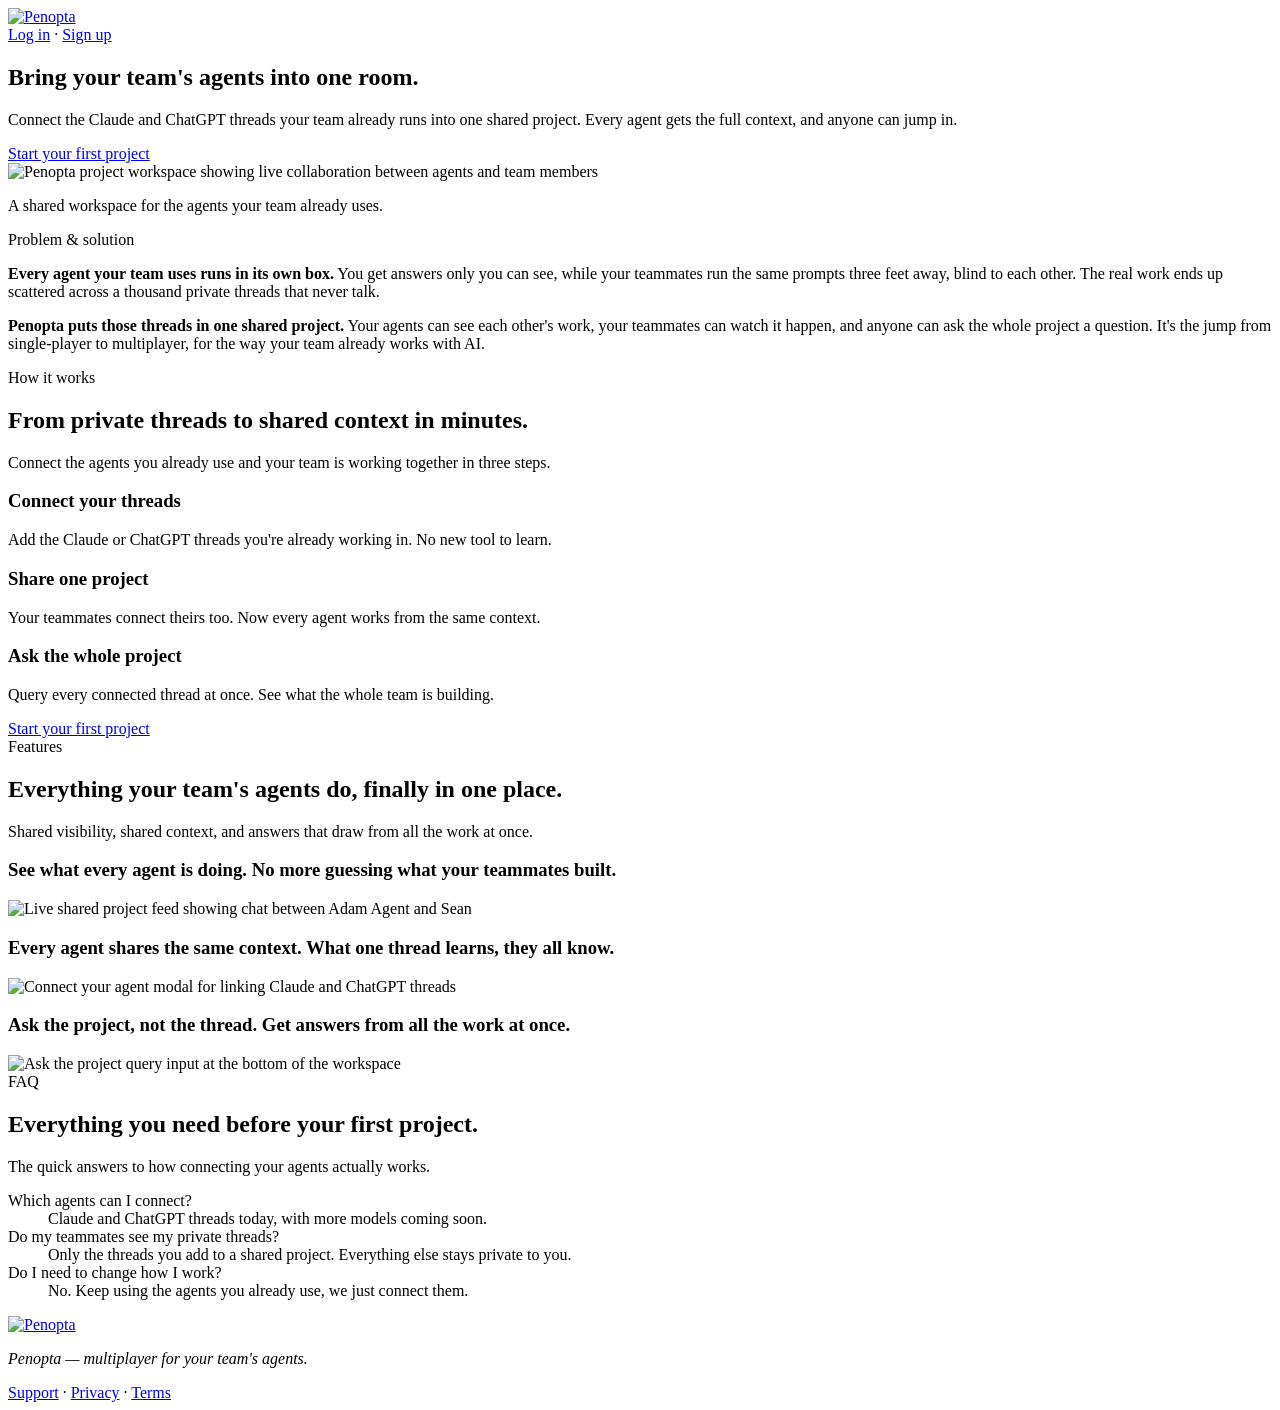
==== index.html @ 81fdd24f "Add support link to footer across index, privacy, and terms pages" ====
<!DOCTYPE html>
<html lang="en">
<head>
  <meta charset="UTF-8">
  <meta name="viewport" content="width=device-width, initial-scale=1.0">
  <title>Penopta</title>
  <link rel="icon" href="assets/favicon.svg" type="image/svg+xml">
  <link rel="icon" href="assets/favicon.png" type="image/png" sizes="380x380">
  <link rel="apple-touch-icon" href="assets/favicon.png">
  <link rel="preconnect" href="https://fonts.googleapis.com">
  <link rel="preconnect" href="https://fonts.gstatic.com" crossorigin>
  <link href="https://fonts.googleapis.com/css2?family=Instrument+Serif:ital@0;1&family=Inter:wght@400;500;600&display=swap" rel="stylesheet">
  <link rel="stylesheet" href="styles.css?v=8">
</head>
<body>

  <!-- 1. Navigation -->
  <header class="nav">
    <div class="container nav__inner">
      <a href="/" class="logo" aria-label="Penopta home">
        <img src="assets/logo.png" alt="Penopta" class="logo__img">
      </a>
      <nav class="nav__links">
        <a href="https://app.penopta.com" class="nav__link">Log in</a>
        <span class="nav__sep">·</span>
        <a href="https://app.penopta.com" class="nav__link nav__link--cta">Sign up</a>
      </nav>
    </div>
  </header>

  <main>

    <!-- 2. Hero -->
    <section class="hero">
      <div class="container hero__inner">
        <div class="hero__copy">
          <h1 class="hero__headline">Bring your team's agents into one room.</h1>
          <p class="hero__description">
            Connect the Claude and ChatGPT threads your team already runs into one shared project.
            Every agent gets the full context, and anyone can jump in.
          </p>
          <a href="https://app.penopta.com" class="btn">Start your first project</a>
        </div>
        <img
          src="assets/hero-mockup.png"
          alt="Penopta project workspace showing live collaboration between agents and team members"
          class="hero__mockup"
        >
        <p class="hero__caption">
          A shared workspace for the agents your team already uses.
        </p>
      </div>
    </section>

    <!-- 3. Problem / Solution -->
    <section class="problem-solution">
      <div class="container problem-solution__inner">
        <p class="problem-solution__label">Problem &amp; solution</p>
        <div class="problem-solution__content">
          <p class="problem-solution__paragraph">
            <strong>Every agent your team uses runs in its own box.</strong>
            You get answers only you can see, while your teammates run the same prompts three feet away,
            blind to each other. The real work ends up scattered across a thousand private threads that never talk.
          </p>
          <p class="problem-solution__paragraph">
            <strong>Penopta puts those threads in one shared project.</strong>
            Your agents can see each other's work, your teammates can watch it happen,
            and anyone can ask the whole project a question. It's the jump from single-player to multiplayer,
            for the way your team already works with AI.
          </p>
        </div>
      </div>
    </section>

    <!-- 4. How It Works -->
    <section class="how-it-works">
      <div class="container">
        <div class="section-header section-header--center">
          <span class="chip">How it works</span>
          <h2>From private threads to shared context in minutes.</h2>
          <p class="section-header__description">
            Connect the agents you already use and your team is working together in three steps.
          </p>
        </div>

        <div class="card-grid card-grid--3">
          <article class="card card--vertical">
            <h3>Connect your threads</h3>
            <p>Add the Claude or ChatGPT threads you're already working in. No new tool to learn.</p>
          </article>
          <article class="card card--vertical">
            <h3>Share one project</h3>
            <p>Your teammates connect theirs too. Now every agent works from the same context.</p>
          </article>
          <article class="card card--vertical">
            <h3>Ask the whole project</h3>
            <p>Query every connected thread at once. See what the whole team is building.</p>
          </article>
        </div>

        <div class="section-cta">
          <a href="https://app.penopta.com" class="btn">Start your first project</a>
        </div>
      </div>
    </section>

    <!-- 5. Features -->
    <section class="features">
      <div class="container">
        <div class="section-header section-header--center">
          <span class="chip">Features</span>
          <h2>Everything your team's agents do, finally in one place.</h2>
          <p class="section-header__description">
            Shared visibility, shared context, and answers that draw from all the work at once.
          </p>
        </div>

        <div class="feature-list">
          <article class="feature-row">
            <div class="feature-row__copy">
              <h3>See what every agent is doing. No more guessing what your teammates built.</h3>
            </div>
            <img
              src="assets/feature-live-feed.png"
              alt="Live shared project feed showing chat between Adam Agent and Sean"
              class="feature__mockup"
            >
          </article>

          <article class="feature-row feature-row--reverse">
            <div class="feature-row__copy">
              <h3>Every agent shares the same context. What one thread learns, they all know.</h3>
            </div>
            <img
              src="assets/feature-connect-agent.png"
              alt="Connect your agent modal for linking Claude and ChatGPT threads"
              class="feature__mockup"
            >
          </article>

          <article class="feature-row">
            <div class="feature-row__copy">
              <h3>Ask the project, not the thread. Get answers from all the work at once.</h3>
            </div>
            <img
              src="assets/feature-ask-project.png"
              alt="Ask the project query input at the bottom of the workspace"
              class="feature__mockup"
            >
          </article>
        </div>
      </div>
    </section>

    <!-- 6. FAQ -->
    <section class="faq">
      <div class="container">
        <div class="section-header section-header--center">
          <span class="chip">FAQ</span>
          <h2>Everything you need before your first project.</h2>
          <p class="section-header__description">
            The quick answers to how connecting your agents actually works.
          </p>
        </div>

        <dl class="faq-list">
          <div class="faq-item">
            <dt>Which agents can I connect?</dt>
            <dd>Claude and ChatGPT threads today, with more models coming soon.</dd>
          </div>
          <div class="faq-item">
            <dt>Do my teammates see my private threads?</dt>
            <dd>Only the threads you add to a shared project. Everything else stays private to you.</dd>
          </div>
          <div class="faq-item">
            <dt>Do I need to change how I work?</dt>
            <dd>No. Keep using the agents you already use, we just connect them.</dd>
          </div>
        </dl>
      </div>
    </section>

  </main>

  <!-- 7. Footer -->
  <footer class="footer">
    <div class="container footer__inner">
      <a href="/" class="logo" aria-label="Penopta home">
        <img src="assets/logo.png" alt="Penopta" class="logo__img">
      </a>
      <p class="footer__tagline"><em>Penopta — multiplayer for your team's agents.</em></p>
      <nav class="footer__links" aria-label="Legal">
        <a href="/support">Support</a>
        <span class="nav__sep">·</span>
        <a href="/privacy">Privacy</a>
        <span class="nav__sep">·</span>
        <a href="/terms">Terms</a>
      </nav>
    </div>
  </footer>

</body>
</html>
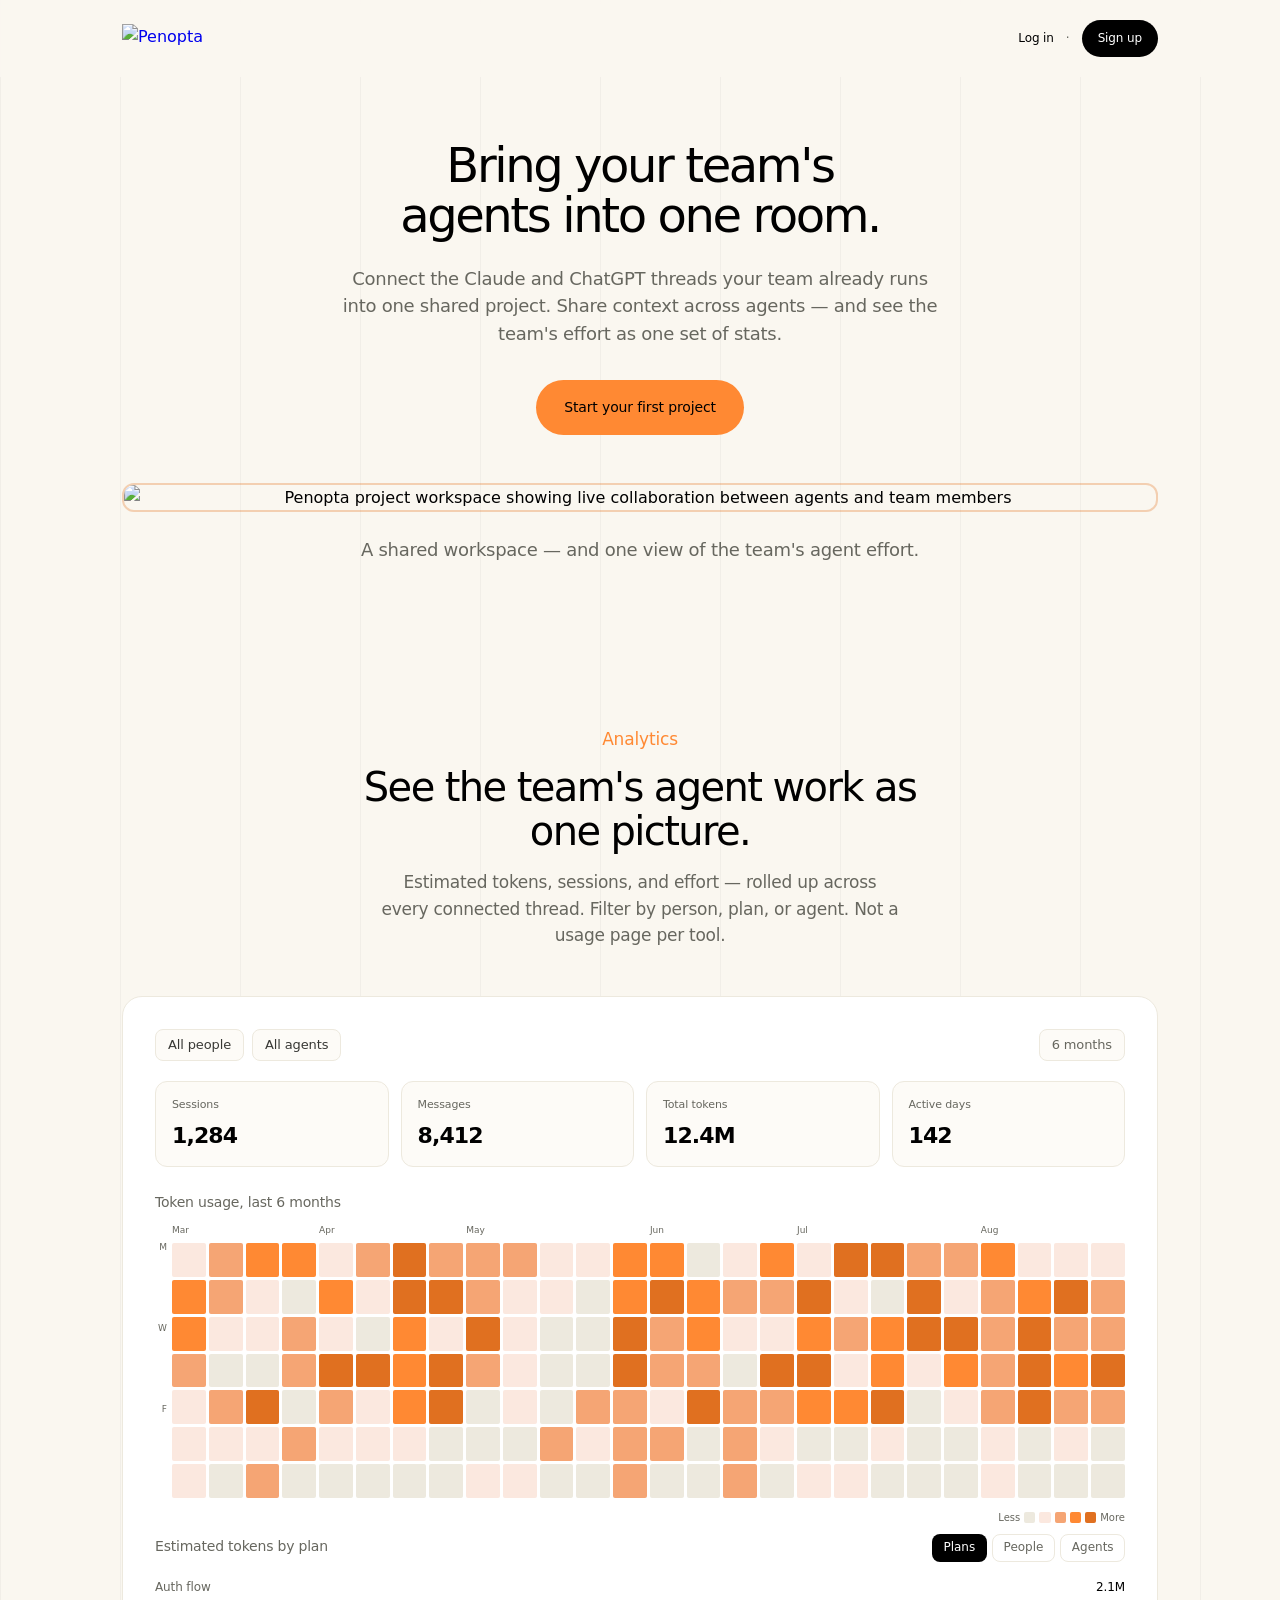
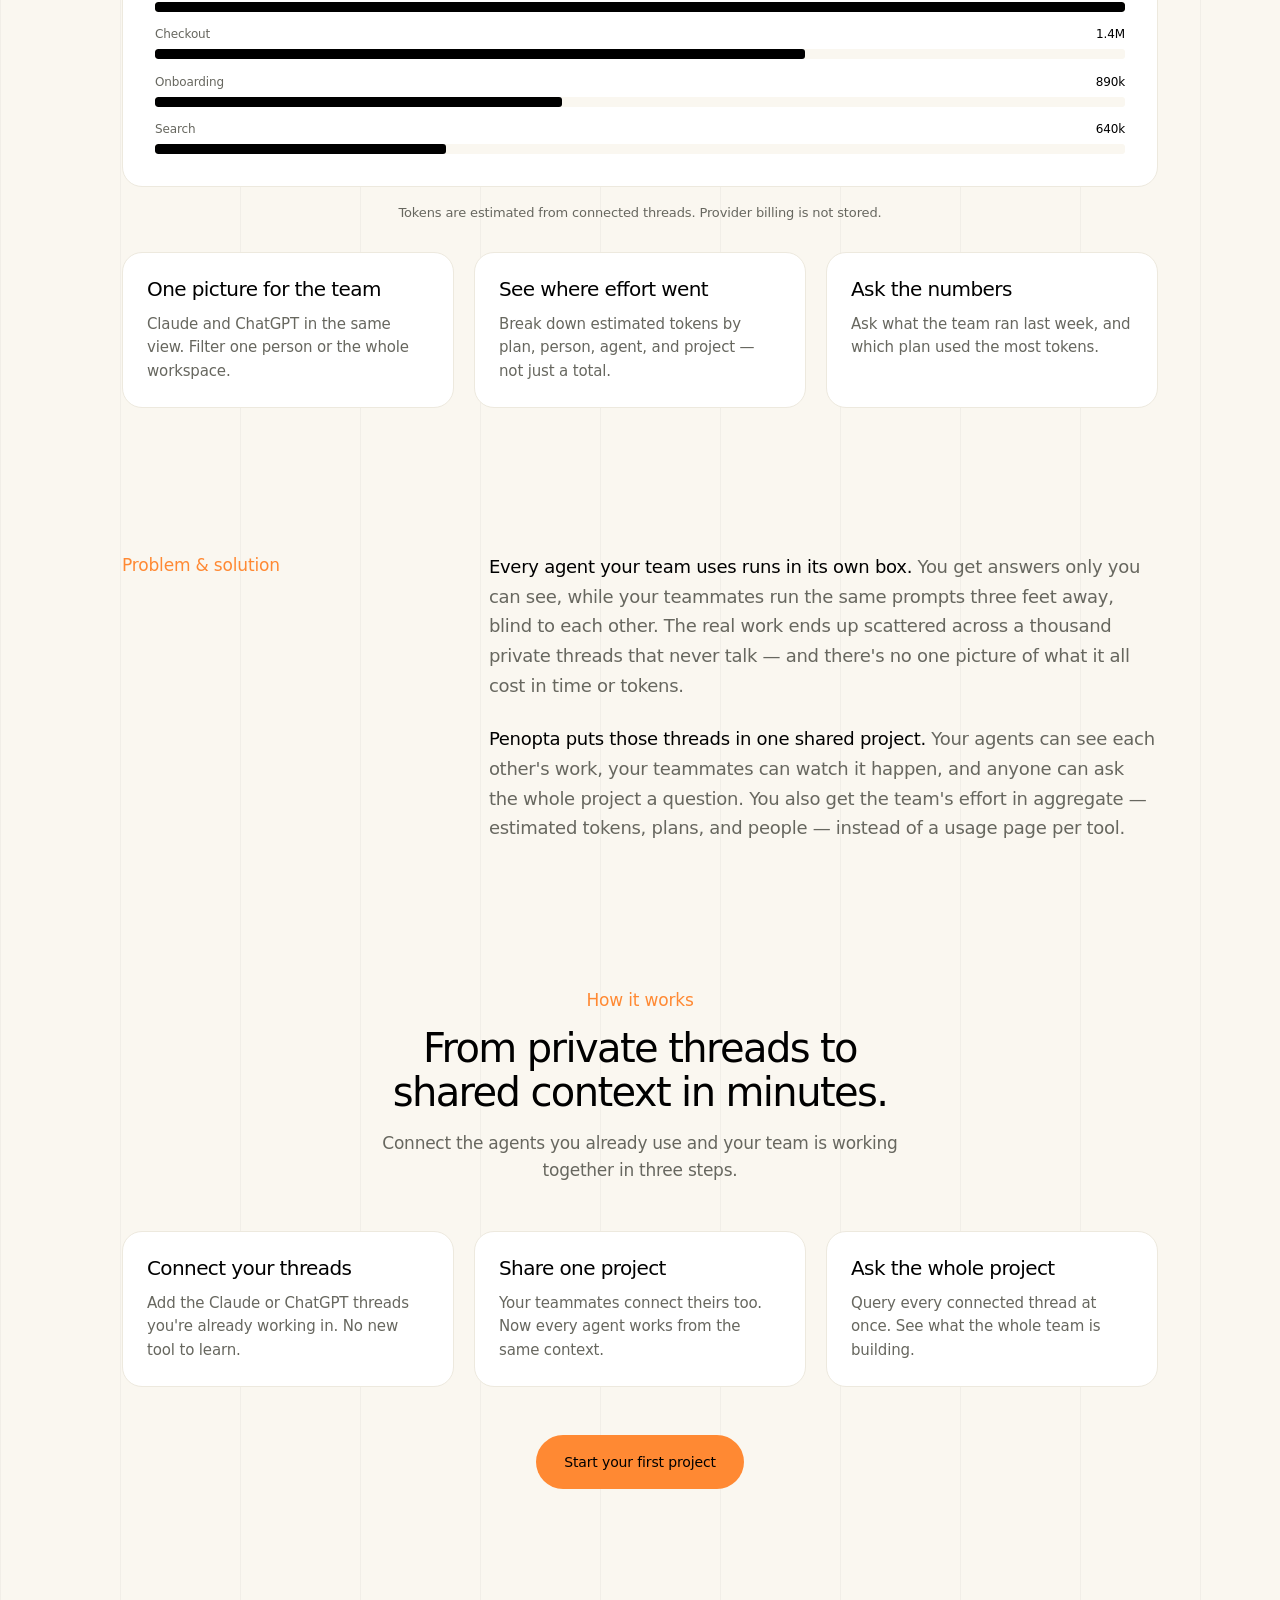
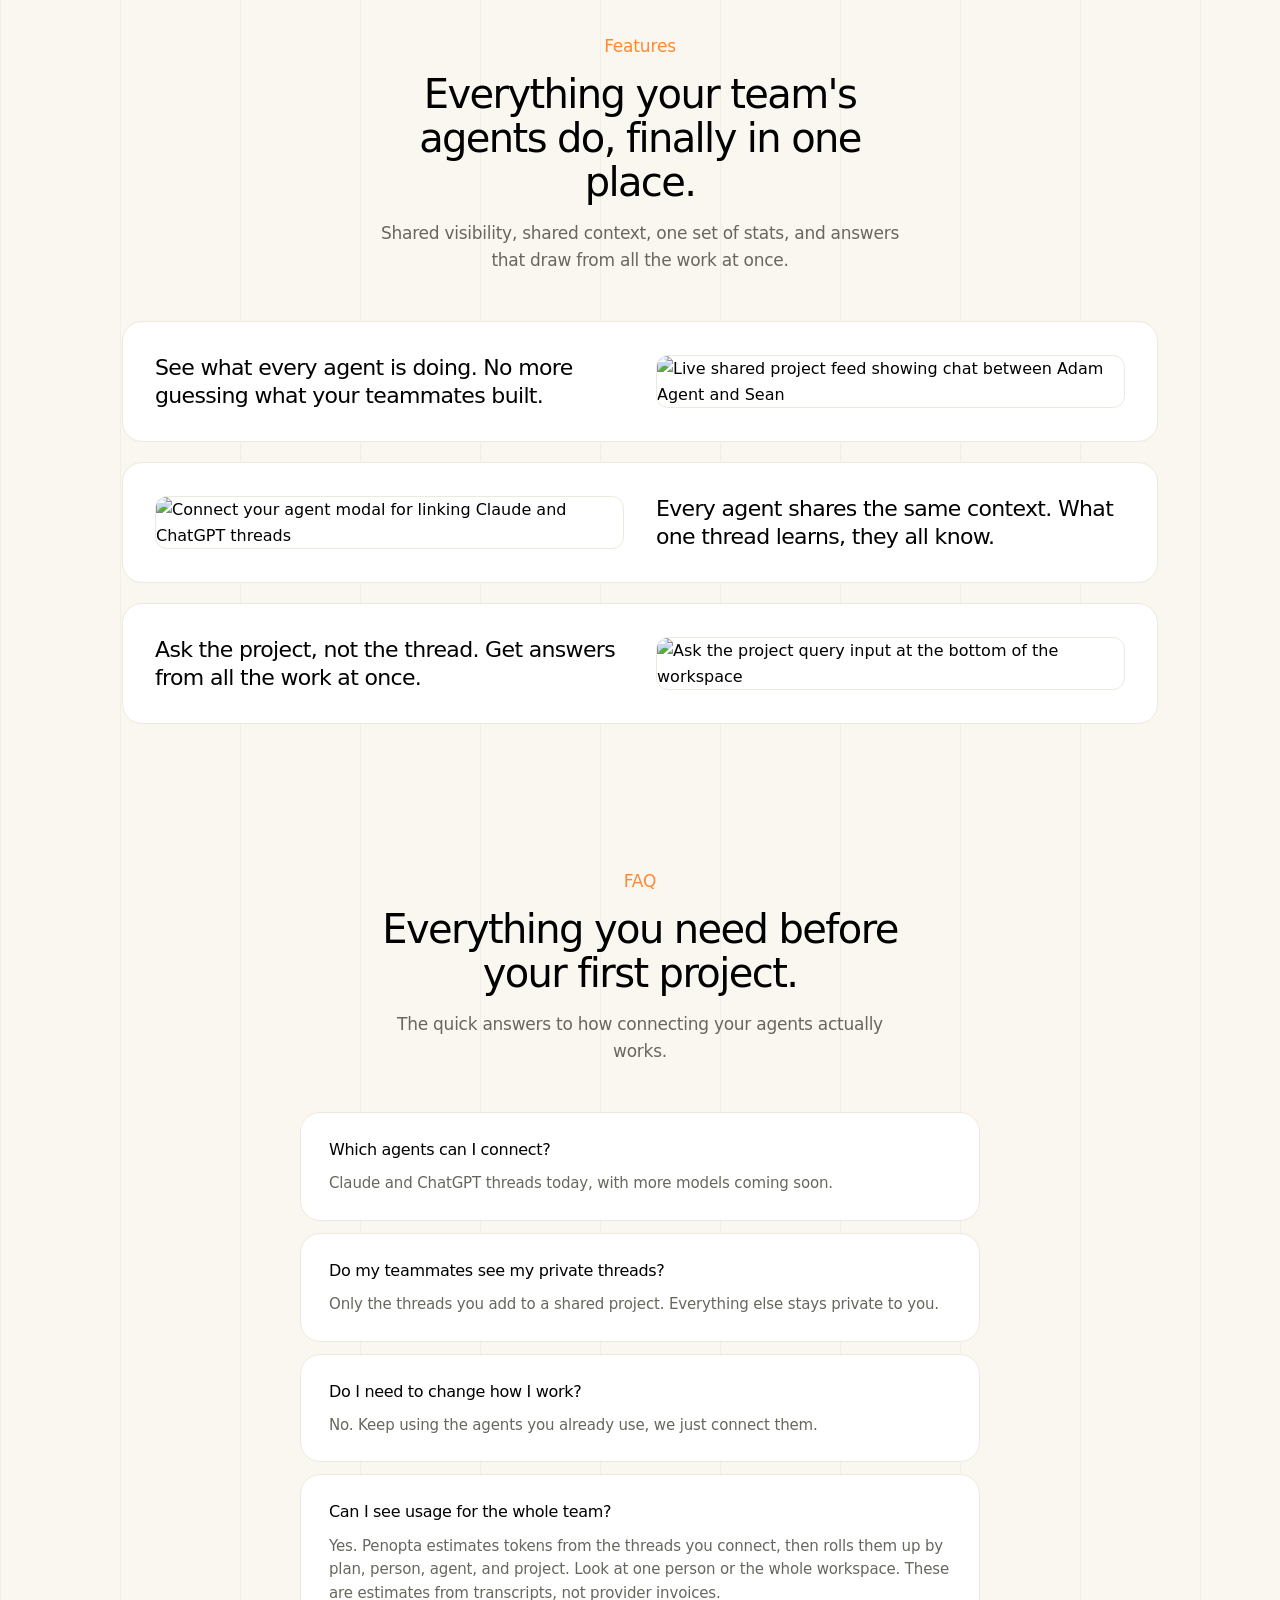
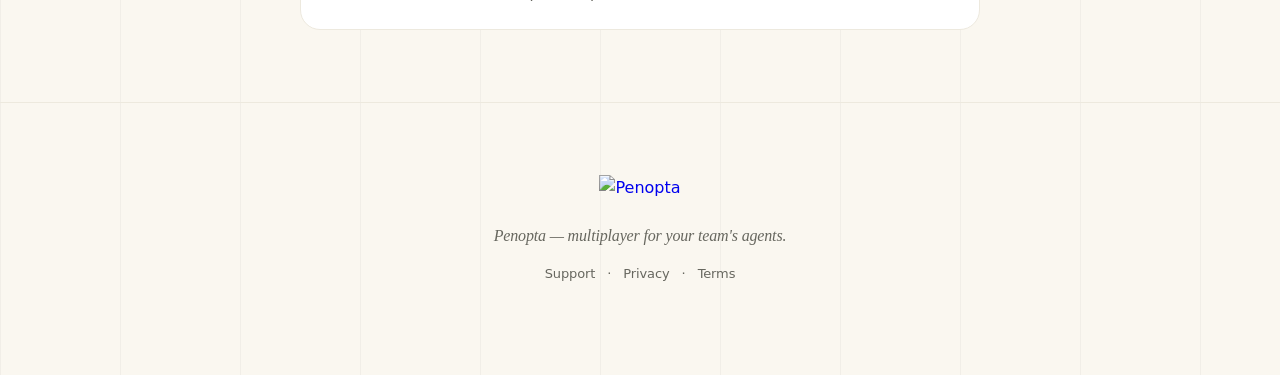
==== commit c47500f6: "Implement aggregate stats section in index.html and corresponding styles in styles.css. Update hero " ====
--- a/index.html
+++ b/index.html
@@ -10,7 +10,7 @@
   <link rel="preconnect" href="https://fonts.googleapis.com">
   <link rel="preconnect" href="https://fonts.gstatic.com" crossorigin>
   <link href="https://fonts.googleapis.com/css2?family=Instrument+Serif:ital@0;1&family=Inter:wght@400;500;600&display=swap" rel="stylesheet">
-  <link rel="stylesheet" href="styles.css?v=8">
+  <link rel="stylesheet" href="styles.css?v=9">
 </head>
 <body>
 
@@ -37,7 +37,7 @@
           <h1 class="hero__headline">Bring your team's agents into one room.</h1>
           <p class="hero__description">
             Connect the Claude and ChatGPT threads your team already runs into one shared project.
-            Every agent gets the full context, and anyone can jump in.
+            Share context across agents — and see the team's effort as one set of stats.
           </p>
           <a href="https://app.penopta.com" class="btn">Start your first project</a>
         </div>
@@ -47,12 +47,174 @@
           class="hero__mockup"
         >
         <p class="hero__caption">
-          A shared workspace for the agents your team already uses.
+          A shared workspace — and one view of the team's agent effort.
         </p>
       </div>
     </section>
 
-    <!-- 3. Problem / Solution -->
+  
+
+    <!-- 3. Aggregate stats -->
+    <section class="stats">
+      <div class="container">
+        <div class="section-header section-header--center">
+          <span class="chip">Analytics</span>
+          <h2>See the team's agent work as one picture.</h2>
+          <p class="section-header__description">
+            Estimated tokens, sessions, and effort — rolled up across every connected thread.
+            Filter by person, plan, or agent. Not a usage page per tool.
+          </p>
+        </div>
+
+        <div
+          class="stats-panel"
+          role="img"
+          aria-label="Example workspace analytics: sessions, messages, estimated tokens, a six-month activity heatmap, and effort by plan"
+        >
+          <div class="stats-panel__toolbar">
+            <span class="stats-chip">All people</span>
+            <span class="stats-chip">All agents</span>
+            <span class="stats-chip stats-chip--muted">6 months</span>
+          </div>
+
+          <div class="stats-cards">
+            <div class="stats-card">
+              <p class="stats-card__label">Sessions</p>
+              <p class="stats-card__value">1,284</p>
+            </div>
+            <div class="stats-card">
+              <p class="stats-card__label">Messages</p>
+              <p class="stats-card__value">8,412</p>
+            </div>
+            <div class="stats-card">
+              <p class="stats-card__label">Total tokens</p>
+              <p class="stats-card__value">12.4M</p>
+            </div>
+            <div class="stats-card">
+              <p class="stats-card__label">Active days</p>
+              <p class="stats-card__value">142</p>
+            </div>
+          </div>
+
+          <p class="stats-panel__caption">Token usage, last 6 months</p>
+          <div class="stats-heat" aria-hidden="true">
+            <div class="stats-heat__months">
+              <span class="stats-heat__spacer"></span>
+              <span>Mar</span>
+              <span></span>
+              <span></span>
+              <span></span>
+              <span>Apr</span>
+              <span></span>
+              <span></span>
+              <span></span>
+              <span>May</span>
+              <span></span>
+              <span></span>
+              <span></span>
+              <span></span>
+              <span>Jun</span>
+              <span></span>
+              <span></span>
+              <span></span>
+              <span>Jul</span>
+              <span></span>
+              <span></span>
+              <span></span>
+              <span></span>
+              <span>Aug</span>
+              <span></span>
+              <span></span>
+              <span></span>
+            </div>
+            <div class="stats-heat__grid">
+              <div class="stats-heat__days"><span>M</span><span></span><span>W</span><span></span><span>F</span><span></span><span></span></div>
+              <div class="stats-heat__week"><i class="h1"></i><i class="h3"></i><i class="h3"></i><i class="h2"></i><i class="h1"></i><i class="h1"></i><i class="h1"></i></div>
+              <div class="stats-heat__week"><i class="h2"></i><i class="h2"></i><i class="h1"></i><i class="h0"></i><i class="h2"></i><i class="h1"></i><i class="h0"></i></div>
+              <div class="stats-heat__week"><i class="h3"></i><i class="h1"></i><i class="h1"></i><i class="h0"></i><i class="h4"></i><i class="h1"></i><i class="h2"></i></div>
+              <div class="stats-heat__week"><i class="h3"></i><i class="h0"></i><i class="h2"></i><i class="h2"></i><i class="h0"></i><i class="h2"></i><i class="h0"></i></div>
+              <div class="stats-heat__week"><i class="h1"></i><i class="h3"></i><i class="h1"></i><i class="h4"></i><i class="h2"></i><i class="h1"></i><i class="h0"></i></div>
+              <div class="stats-heat__week"><i class="h2"></i><i class="h1"></i><i class="h0"></i><i class="h4"></i><i class="h1"></i><i class="h1"></i><i class="h0"></i></div>
+              <div class="stats-heat__week"><i class="h4"></i><i class="h4"></i><i class="h3"></i><i class="h3"></i><i class="h3"></i><i class="h1"></i><i class="h0"></i></div>
+              <div class="stats-heat__week"><i class="h2"></i><i class="h4"></i><i class="h1"></i><i class="h4"></i><i class="h4"></i><i class="h0"></i><i class="h0"></i></div>
+              <div class="stats-heat__week"><i class="h2"></i><i class="h2"></i><i class="h4"></i><i class="h2"></i><i class="h0"></i><i class="h0"></i><i class="h1"></i></div>
+              <div class="stats-heat__week"><i class="h2"></i><i class="h1"></i><i class="h1"></i><i class="h1"></i><i class="h1"></i><i class="h0"></i><i class="h1"></i></div>
+              <div class="stats-heat__week"><i class="h1"></i><i class="h1"></i><i class="h0"></i><i class="h0"></i><i class="h0"></i><i class="h2"></i><i class="h0"></i></div>
+              <div class="stats-heat__week"><i class="h1"></i><i class="h0"></i><i class="h0"></i><i class="h0"></i><i class="h2"></i><i class="h1"></i><i class="h0"></i></div>
+              <div class="stats-heat__week"><i class="h3"></i><i class="h3"></i><i class="h4"></i><i class="h4"></i><i class="h2"></i><i class="h2"></i><i class="h2"></i></div>
+              <div class="stats-heat__week"><i class="h3"></i><i class="h4"></i><i class="h2"></i><i class="h2"></i><i class="h1"></i><i class="h2"></i><i class="h0"></i></div>
+              <div class="stats-heat__week"><i class="h0"></i><i class="h3"></i><i class="h3"></i><i class="h2"></i><i class="h4"></i><i class="h0"></i><i class="h0"></i></div>
+              <div class="stats-heat__week"><i class="h1"></i><i class="h2"></i><i class="h1"></i><i class="h0"></i><i class="h2"></i><i class="h2"></i><i class="h2"></i></div>
+              <div class="stats-heat__week"><i class="h3"></i><i class="h2"></i><i class="h1"></i><i class="h4"></i><i class="h2"></i><i class="h1"></i><i class="h0"></i></div>
+              <div class="stats-heat__week"><i class="h1"></i><i class="h4"></i><i class="h3"></i><i class="h4"></i><i class="h3"></i><i class="h0"></i><i class="h1"></i></div>
+              <div class="stats-heat__week"><i class="h4"></i><i class="h1"></i><i class="h2"></i><i class="h1"></i><i class="h3"></i><i class="h0"></i><i class="h1"></i></div>
+              <div class="stats-heat__week"><i class="h4"></i><i class="h0"></i><i class="h3"></i><i class="h3"></i><i class="h4"></i><i class="h1"></i><i class="h0"></i></div>
+              <div class="stats-heat__week"><i class="h2"></i><i class="h4"></i><i class="h4"></i><i class="h1"></i><i class="h0"></i><i class="h0"></i><i class="h0"></i></div>
+              <div class="stats-heat__week"><i class="h2"></i><i class="h1"></i><i class="h4"></i><i class="h3"></i><i class="h1"></i><i class="h0"></i><i class="h0"></i></div>
+              <div class="stats-heat__week"><i class="h3"></i><i class="h2"></i><i class="h2"></i><i class="h2"></i><i class="h2"></i><i class="h1"></i><i class="h1"></i></div>
+              <div class="stats-heat__week"><i class="h1"></i><i class="h3"></i><i class="h4"></i><i class="h4"></i><i class="h4"></i><i class="h0"></i><i class="h0"></i></div>
+              <div class="stats-heat__week"><i class="h1"></i><i class="h4"></i><i class="h2"></i><i class="h3"></i><i class="h2"></i><i class="h1"></i><i class="h0"></i></div>
+              <div class="stats-heat__week"><i class="h1"></i><i class="h2"></i><i class="h2"></i><i class="h4"></i><i class="h2"></i><i class="h0"></i><i class="h0"></i></div>
+            </div>
+            <div class="stats-heat__legend">
+              <span>Less</span>
+              <i class="h0"></i><i class="h1"></i><i class="h2"></i><i class="h3"></i><i class="h4"></i>
+              <span>More</span>
+            </div>
+          </div>
+
+          <div class="stats-effort">
+            <div class="stats-effort__head">
+              <p class="stats-panel__caption">Estimated tokens by plan</p>
+              <div class="stats-lenses">
+                <span class="stats-lens stats-lens--active">Plans</span>
+                <span class="stats-lens">People</span>
+                <span class="stats-lens">Agents</span>
+              </div>
+            </div>
+            <ul class="stats-bars">
+              <li>
+                <div class="stats-bars__meta"><span>Auth flow</span><span>2.1M</span></div>
+                <div class="stats-bars__track"><span style="width:100%"></span></div>
+              </li>
+              <li>
+                <div class="stats-bars__meta"><span>Checkout</span><span>1.4M</span></div>
+                <div class="stats-bars__track"><span style="width:67%"></span></div>
+              </li>
+              <li>
+                <div class="stats-bars__meta"><span>Onboarding</span><span>890k</span></div>
+                <div class="stats-bars__track"><span style="width:42%"></span></div>
+              </li>
+              <li>
+                <div class="stats-bars__meta"><span>Search</span><span>640k</span></div>
+                <div class="stats-bars__track"><span style="width:30%"></span></div>
+              </li>
+            </ul>
+          </div>
+        </div>
+
+        <p class="stats-note">
+          Tokens are estimated from connected threads. Provider billing is not stored.
+        </p>
+
+        <div class="card-grid card-grid--3 stats-points">
+          <article class="card card--vertical">
+            <h3>One picture for the team</h3>
+            <p>Claude and ChatGPT in the same view. Filter one person or the whole workspace.</p>
+          </article>
+          <article class="card card--vertical">
+            <h3>See where effort went</h3>
+            <p>Break down estimated tokens by plan, person, agent, and project — not just a total.</p>
+          </article>
+          <article class="card card--vertical">
+            <h3>Ask the numbers</h3>
+            <p>Ask what the team ran last week, and which plan used the most tokens.</p>
+          </article>
+        </div>
+      </div>
+    </section>
+
+    <!-- 4. Problem / Solution -->
     <section class="problem-solution">
       <div class="container problem-solution__inner">
         <p class="problem-solution__label">Problem &amp; solution</p>
@@ -60,19 +222,20 @@
           <p class="problem-solution__paragraph">
             <strong>Every agent your team uses runs in its own box.</strong>
             You get answers only you can see, while your teammates run the same prompts three feet away,
-            blind to each other. The real work ends up scattered across a thousand private threads that never talk.
+            blind to each other. The real work ends up scattered across a thousand private threads that never talk —
+            and there's no one picture of what it all cost in time or tokens.
           </p>
           <p class="problem-solution__paragraph">
             <strong>Penopta puts those threads in one shared project.</strong>
             Your agents can see each other's work, your teammates can watch it happen,
-            and anyone can ask the whole project a question. It's the jump from single-player to multiplayer,
-            for the way your team already works with AI.
-          </p>
-        </div>
-      </div>
-    </section>
-
-    <!-- 4. How It Works -->
+            and anyone can ask the whole project a question. You also get the team's effort in aggregate —
+            estimated tokens, plans, and people — instead of a usage page per tool.
+          </p>
+        </div>
+      </div>
+    </section>
+
+    <!-- 5. How It Works -->
     <section class="how-it-works">
       <div class="container">
         <div class="section-header section-header--center">
@@ -104,14 +267,14 @@
       </div>
     </section>
 
-    <!-- 5. Features -->
+    <!-- 6. Features -->
     <section class="features">
       <div class="container">
         <div class="section-header section-header--center">
           <span class="chip">Features</span>
           <h2>Everything your team's agents do, finally in one place.</h2>
           <p class="section-header__description">
-            Shared visibility, shared context, and answers that draw from all the work at once.
+            Shared visibility, shared context, one set of stats, and answers that draw from all the work at once.
           </p>
         </div>
 
@@ -152,7 +315,7 @@
       </div>
     </section>
 
-    <!-- 6. FAQ -->
+    <!-- 7. FAQ -->
     <section class="faq">
       <div class="container">
         <div class="section-header section-header--center">
@@ -176,13 +339,20 @@
             <dt>Do I need to change how I work?</dt>
             <dd>No. Keep using the agents you already use, we just connect them.</dd>
           </div>
+          <div class="faq-item">
+            <dt>Can I see usage for the whole team?</dt>
+            <dd>
+              Yes. Penopta estimates tokens from the threads you connect, then rolls them up by plan, person, agent, and project.
+              Look at one person or the whole workspace. These are estimates from transcripts, not provider invoices.
+            </dd>
+          </div>
         </dl>
       </div>
     </section>
 
   </main>
 
-  <!-- 7. Footer -->
+  <!-- 8. Footer -->
   <footer class="footer">
     <div class="container footer__inner">
       <a href="/" class="logo" aria-label="Penopta home">
--- a/styles.css
+++ b/styles.css
@@ -0,0 +1,850 @@
+/* Gradient Labs–inspired design system */
+
+*,
+*::before,
+*::after {
+  box-sizing: border-box;
+}
+
+:root {
+  /* Gradient Labs palette */
+  --white: #ffffff;
+  --cream: #faf7f0;
+  --cream-light: #fdfbf7;
+  --border: #ede9de;
+  --muted: #67675f;
+  --charcoal: #383835;
+  --black: #000000;
+  --orange: #ff8933;
+  --orange-light: #ffa666;
+  --orange-dark: #e07020;
+  --orange-tint: #fbe8df;
+  --blue-tint: #dee9fa;
+
+  /* Typography */
+  --font-sans: "Inter", system-ui, -apple-system, sans-serif;
+  --font-serif: "Instrument Serif", Georgia, "Times New Roman", serif;
+
+  /* Radii */
+  --radius-sm: 12px;
+  --radius-md: 20px;
+  --radius-lg: 32px;
+  --radius-pill: 100px;
+
+  /* Layout */
+  --container: 1100px;
+  --section-y: clamp(3rem, 6vw, 4.5rem);
+}
+
+html {
+  font-size: 16px;
+  scroll-behavior: smooth;
+  -webkit-font-smoothing: antialiased;
+}
+
+body {
+  margin: 0;
+  font-family: var(--font-sans);
+  font-size: 1rem;
+  font-weight: 400;
+  color: var(--black);
+  background: var(--cream);
+  line-height: 1.6;
+  background-image:
+    linear-gradient(to right, rgba(103, 103, 95, 0.06) 1px, transparent 1px);
+  background-size: 120px 100%;
+}
+
+.container {
+  width: 100%;
+  max-width: var(--container);
+  margin: 0 auto;
+  padding: 0 clamp(1.25rem, 4vw, 2rem);
+}
+
+/* Navigation */
+
+.nav {
+  padding: 1.25rem 0;
+  position: sticky;
+  top: 0;
+  background: rgba(250, 247, 240, 0.92);
+  backdrop-filter: blur(12px);
+  z-index: 10;
+}
+
+.nav__inner {
+  display: flex;
+  align-items: center;
+  justify-content: space-between;
+}
+
+.logo {
+  display: inline-flex;
+  align-items: center;
+  text-decoration: none;
+  flex-shrink: 0;
+}
+
+.logo__img {
+  display: block;
+  height: 1.75rem;
+  width: auto;
+}
+
+.footer .logo__img {
+  height: 2rem;
+}
+
+.nav__links {
+  display: flex;
+  align-items: center;
+  gap: 0.75rem;
+  font-size: 0.75rem;
+}
+
+.nav__link {
+  color: var(--black);
+  text-decoration: none;
+  letter-spacing: -0.01em;
+}
+
+.nav__link--cta {
+  background: var(--black);
+  color: var(--white);
+  border: none;
+  border-radius: var(--radius-pill);
+  padding: 0.55rem 1rem;
+  font-weight: 500;
+}
+
+.nav__sep {
+  color: var(--muted);
+}
+
+/* Buttons */
+
+.btn {
+  display: inline-block;
+  border: none;
+  background: var(--orange);
+  color: var(--black);
+  border-radius: var(--radius-pill);
+  padding: 1rem 1.75rem;
+  font-family: var(--font-sans);
+  font-size: 0.875rem;
+  font-weight: 500;
+  letter-spacing: -0.01em;
+  text-decoration: none;
+  cursor: pointer;
+  transition: background 0.2s ease;
+}
+
+.btn:hover {
+  background: var(--orange-light);
+}
+
+/* Wireframe placeholders */
+
+.wireframe-box {
+  border: 1px solid rgba(255, 137, 51, 0.18);
+  background: linear-gradient(145deg, var(--orange-tint) 0%, #fff4ec 100%);
+  border-radius: var(--radius-lg);
+  display: flex;
+  align-items: center;
+  justify-content: center;
+  position: relative;
+  overflow: hidden;
+}
+
+.wireframe-box::before {
+  content: "";
+  position: absolute;
+  inset: 0;
+  background-image:
+    linear-gradient(to right, rgba(103, 103, 95, 0.05) 1px, transparent 1px),
+    linear-gradient(to bottom, rgba(103, 103, 95, 0.05) 1px, transparent 1px);
+  background-size: 48px 48px;
+  pointer-events: none;
+}
+
+.wireframe-label {
+  position: relative;
+  z-index: 1;
+  font-size: 0.6875rem;
+  font-weight: 500;
+  text-transform: uppercase;
+  letter-spacing: 0.12em;
+  color: var(--muted);
+}
+
+.wireframe-box--hero {
+  width: 100%;
+  aspect-ratio: 16 / 9;
+  margin-top: 3rem;
+}
+
+.hero__mockup {
+  display: block;
+  width: 100%;
+  height: auto;
+  margin-top: 3rem;
+  border: 2px solid color-mix(in srgb, var(--orange-dark) 30%, transparent);
+  border-radius: var(--radius-sm);
+}
+
+.wireframe-box--card {
+  display: none !important;
+}
+
+.feature__mockup {
+  display: block;
+  width: 100%;
+  height: auto;
+  border: 1px solid var(--border);
+  border-radius: var(--radius-sm);
+}
+
+/* Hero */
+
+.hero {
+  padding: clamp(2.5rem, 5vw, 4rem) 0 var(--section-y);
+}
+
+.hero__inner {
+  text-align: center;
+}
+
+.hero__headline {
+  font-family: var(--font-sans);
+  font-size: clamp(2.25rem, 5vw, 3rem);
+  font-weight: 400;
+  line-height: 1.04;
+  letter-spacing: -0.05em;
+  margin: 0 0 1.5rem;
+  max-width: 16ch;
+  margin-left: auto;
+  margin-right: auto;
+}
+
+.hero__description {
+  font-size: clamp(1rem, 2vw, 1.125rem);
+  color: var(--muted);
+  line-height: 1.55;
+  letter-spacing: -0.015em;
+  max-width: 52ch;
+  margin: 0 auto 2rem;
+}
+
+.hero__caption {
+  margin-top: 1.5rem;
+  font-size: clamp(1rem, 2vw, 1.125rem);
+  color: var(--muted);
+  line-height: 1.55;
+  letter-spacing: -0.015em;
+}
+
+/* Problem / Solution */
+
+.problem-solution {
+  padding: var(--section-y) 0;
+}
+
+.problem-solution__inner {
+  display: grid;
+  grid-template-columns: minmax(8rem, 28%) 1fr;
+  gap: clamp(2rem, 6vw, 5rem);
+  align-items: start;
+}
+
+.problem-solution__label,
+.chip {
+  display: inline-block;
+  margin: 0;
+  font-family: var(--font-sans);
+  font-size: 1.0625rem;
+  font-weight: 500;
+  font-style: normal;
+  letter-spacing: -0.01em;
+  color: var(--orange);
+  text-transform: none;
+  border: none;
+  padding: 0;
+  background: none;
+}
+
+.problem-solution__content {
+  max-width: 42rem;
+}
+
+.problem-solution__paragraph {
+  margin: 0;
+  font-size: clamp(1rem, 2vw, 1.125rem);
+  line-height: 1.65;
+  letter-spacing: -0.015em;
+  color: var(--muted);
+}
+
+.problem-solution__paragraph + .problem-solution__paragraph {
+  margin-top: 1.5rem;
+}
+
+.problem-solution__paragraph strong {
+  color: var(--black);
+  font-weight: 500;
+}
+
+/* Section headers */
+
+.section-header {
+  margin-bottom: 3rem;
+}
+
+.section-header--center {
+  text-align: center;
+}
+
+.section-header h2 {
+  font-family: var(--font-sans);
+  font-size: clamp(1.75rem, 3.5vw, 2.5rem);
+  font-weight: 400;
+  line-height: 1.1;
+  letter-spacing: -0.04em;
+  margin: 0.75rem 0 1rem;
+  max-width: 22ch;
+}
+
+.section-header--center h2 {
+  margin-left: auto;
+  margin-right: auto;
+}
+
+.section-header__description {
+  color: var(--muted);
+  font-size: 1.0625rem;
+  line-height: 1.55;
+  letter-spacing: -0.015em;
+  max-width: 48ch;
+  margin: 0;
+}
+
+.section-header--center .section-header__description {
+  margin-left: auto;
+  margin-right: auto;
+}
+
+/* How It Works */
+
+.how-it-works {
+  padding: var(--section-y) 0;
+}
+
+.card-grid {
+  display: grid;
+  gap: 1.25rem;
+}
+
+.card-grid--3 {
+  grid-template-columns: repeat(3, 1fr);
+}
+
+.card {
+  border: 1px solid var(--border);
+  border-radius: var(--radius-md);
+  padding: 1.5rem;
+  background: var(--white);
+}
+
+.card h3 {
+  font-family: var(--font-sans);
+  font-size: 1.25rem;
+  font-weight: 400;
+  line-height: 1.2;
+  letter-spacing: -0.03em;
+  margin: 0 0 0.75rem;
+}
+
+.card p {
+  margin: 0;
+  font-size: 0.9375rem;
+  line-height: 1.55;
+  letter-spacing: -0.01em;
+  color: var(--muted);
+}
+
+.section-cta {
+  text-align: center;
+  margin-top: 3rem;
+}
+
+/* Aggregate stats */
+
+.stats {
+  padding: var(--section-y) 0;
+}
+
+.stats-panel {
+  border: 1px solid var(--border);
+  border-radius: var(--radius-md);
+  padding: clamp(1.25rem, 3vw, 2rem);
+  background: var(--white);
+}
+
+.stats-panel__toolbar {
+  display: flex;
+  flex-wrap: wrap;
+  align-items: center;
+  gap: 0.5rem;
+  margin-bottom: 1.25rem;
+}
+
+.stats-chip {
+  display: inline-flex;
+  align-items: center;
+  height: 2rem;
+  padding: 0 0.75rem;
+  border: 1px solid var(--border);
+  border-radius: 8px;
+  font-size: 0.8125rem;
+  letter-spacing: -0.01em;
+  color: var(--charcoal);
+  background: var(--cream-light);
+}
+
+.stats-chip--muted {
+  margin-left: auto;
+  color: var(--muted);
+}
+
+.stats-cards {
+  display: grid;
+  grid-template-columns: repeat(4, 1fr);
+  gap: 0.75rem;
+}
+
+.stats-card {
+  border: 1px solid var(--border);
+  border-radius: var(--radius-sm);
+  padding: 0.85rem 1rem;
+  background: var(--cream-light);
+}
+
+.stats-card__label {
+  margin: 0;
+  font-size: 0.6875rem;
+  color: var(--muted);
+  letter-spacing: -0.01em;
+}
+
+.stats-card__value {
+  margin: 0.25rem 0 0;
+  font-size: clamp(1.125rem, 2vw, 1.375rem);
+  font-weight: 600;
+  letter-spacing: -0.04em;
+  font-variant-numeric: tabular-nums;
+}
+
+.stats-panel__caption {
+  margin: 1.5rem 0 0.75rem;
+  font-size: 0.875rem;
+  color: var(--muted);
+  letter-spacing: -0.015em;
+}
+
+.stats-heat__months,
+.stats-heat__grid {
+  display: flex;
+  gap: 3px;
+}
+
+.stats-heat__months span,
+.stats-heat__days span {
+  font-size: 0.5625rem;
+  line-height: 1;
+  color: var(--muted);
+}
+
+.stats-heat__months {
+  margin-bottom: 0.35rem;
+  min-height: 0.75rem;
+}
+
+.stats-heat__months span,
+.stats-heat__week,
+.stats-heat__days {
+  flex: 1;
+  min-width: 0;
+}
+
+.stats-heat__spacer {
+  flex: 0 0 0.875rem;
+  max-width: 0.875rem;
+}
+
+.stats-heat__days {
+  display: flex;
+  flex-direction: column;
+  justify-content: space-between;
+  flex: 0 0 0.875rem;
+  max-width: 0.875rem;
+  padding-right: 2px;
+  text-align: right;
+}
+
+.stats-heat__days span {
+  height: 0.7rem;
+}
+
+.stats-heat__week {
+  display: flex;
+  flex-direction: column;
+  gap: 3px;
+}
+
+.stats-heat__week i,
+.stats-heat__legend i {
+  display: block;
+  font-style: normal;
+  border-radius: 2px;
+}
+
+.stats-heat__week i {
+  width: 100%;
+  aspect-ratio: 1;
+}
+
+.stats-heat i.h0 { background: var(--border); }
+.stats-heat i.h1 { background: var(--orange-tint); }
+.stats-heat i.h2 { background: #f5a574; }
+.stats-heat i.h3 { background: var(--orange); }
+.stats-heat i.h4 { background: var(--orange-dark); }
+
+.stats-heat__legend {
+  display: flex;
+  align-items: center;
+  justify-content: flex-end;
+  gap: 0.25rem;
+  margin-top: 0.75rem;
+  font-size: 0.625rem;
+  color: var(--muted);
+}
+
+.stats-heat__legend i {
+  width: 0.7rem;
+  height: 0.7rem;
+}
+
+.stats-effort {
+  margin-top: 0.5rem;
+}
+
+.stats-effort__head {
+  display: flex;
+  flex-wrap: wrap;
+  align-items: baseline;
+  justify-content: space-between;
+  gap: 0.75rem;
+}
+
+.stats-effort__head .stats-panel__caption {
+  margin: 0;
+}
+
+.stats-lenses {
+  display: flex;
+  gap: 0.35rem;
+}
+
+.stats-lens {
+  display: inline-flex;
+  align-items: center;
+  height: 1.75rem;
+  padding: 0 0.65rem;
+  border: 1px solid var(--border);
+  border-radius: 8px;
+  font-size: 0.75rem;
+  color: var(--muted);
+}
+
+.stats-lens--active {
+  border-color: transparent;
+  background: var(--black);
+  color: var(--white);
+}
+
+.stats-bars {
+  list-style: none;
+  margin: 1rem 0 0;
+  padding: 0;
+  display: grid;
+  gap: 0.85rem;
+}
+
+.stats-bars__meta {
+  display: flex;
+  justify-content: space-between;
+  gap: 0.75rem;
+  margin-bottom: 0.3rem;
+  font-size: 0.75rem;
+  letter-spacing: -0.01em;
+}
+
+.stats-bars__meta span:first-child {
+  color: var(--muted);
+}
+
+.stats-bars__meta span:last-child {
+  font-variant-numeric: tabular-nums;
+  color: var(--black);
+}
+
+.stats-bars__track {
+  height: 0.625rem;
+  border-radius: 3px;
+  background: var(--cream);
+  overflow: hidden;
+}
+
+.stats-bars__track span {
+  display: block;
+  height: 100%;
+  border-radius: 3px;
+  background: var(--black);
+}
+
+.stats-note {
+  margin: 1rem 0 0;
+  text-align: center;
+  font-size: 0.8125rem;
+  color: var(--muted);
+  letter-spacing: -0.01em;
+}
+
+.stats-points {
+  margin-top: 1.75rem;
+}
+
+/* Features */
+
+.features {
+  padding: var(--section-y) 0;
+}
+
+.feature-list {
+  display: flex;
+  flex-direction: column;
+  gap: 1.25rem;
+}
+
+.feature-row {
+  display: grid;
+  grid-template-columns: 1fr 1fr;
+  gap: clamp(1.25rem, 3vw, 2rem);
+  align-items: center;
+  border: 1px solid var(--border);
+  border-radius: var(--radius-md);
+  padding: clamp(1.5rem, 4vw, 2rem);
+  background: var(--white);
+}
+
+.feature-row--reverse .feature-row__copy {
+  order: 2;
+}
+
+.feature-row--reverse .feature__mockup {
+  order: 1;
+}
+
+.feature-row h3 {
+  font-family: var(--font-sans);
+  font-size: clamp(1.125rem, 2vw, 1.375rem);
+  font-weight: 400;
+  line-height: 1.25;
+  letter-spacing: -0.03em;
+  margin: 0;
+}
+
+/* FAQ */
+
+.faq {
+  padding: var(--section-y) 0;
+}
+
+.faq-list {
+  max-width: 680px;
+  margin: 0 auto;
+  display: grid;
+  gap: 0.75rem;
+}
+
+.faq-item {
+  border: 1px solid var(--border);
+  border-radius: var(--radius-md);
+  padding: 1.5rem 1.75rem;
+  background: var(--white);
+}
+
+.faq-item dt {
+  font-family: var(--font-sans);
+  font-weight: 500;
+  font-size: 1rem;
+  letter-spacing: -0.02em;
+  margin-bottom: 0.625rem;
+}
+
+.faq-item dd {
+  margin: 0;
+  color: var(--muted);
+  font-size: 0.9375rem;
+  line-height: 1.55;
+  letter-spacing: -0.01em;
+}
+
+/* Footer */
+
+.footer {
+  padding: var(--section-y) 0 calc(var(--section-y) * 1.25);
+  border-top: 1px solid var(--border);
+}
+
+.footer__inner {
+  display: flex;
+  flex-direction: column;
+  align-items: center;
+  gap: 1rem;
+  text-align: center;
+}
+
+.footer__tagline {
+  margin: 0;
+  font-family: var(--font-serif);
+  font-style: italic;
+  font-size: 1rem;
+  color: var(--muted);
+  letter-spacing: -0.01em;
+}
+
+.footer__links {
+  display: flex;
+  align-items: center;
+  gap: 0.75rem;
+  font-size: 0.8125rem;
+}
+
+.footer__links a {
+  color: var(--muted);
+  text-decoration: none;
+  letter-spacing: -0.01em;
+}
+
+.footer__links a:hover {
+  color: var(--black);
+}
+
+/* Legal pages */
+
+.legal {
+  padding: clamp(2.5rem, 5vw, 4rem) 0 calc(var(--section-y) * 1.1);
+}
+
+.legal__inner {
+  max-width: 720px;
+}
+
+.legal__eyebrow {
+  margin: 0 0 0.75rem;
+  font-size: 0.8125rem;
+  font-weight: 500;
+  letter-spacing: -0.01em;
+  color: var(--orange);
+}
+
+.legal__title {
+  margin: 0;
+  font-family: var(--font-sans);
+  font-size: clamp(1.75rem, 3vw, 2.25rem);
+  font-weight: 500;
+  letter-spacing: -0.03em;
+  line-height: 1.15;
+}
+
+.legal__meta {
+  margin: 0.75rem 0 0;
+  color: var(--muted);
+  font-size: 0.875rem;
+}
+
+.legal__body {
+  margin-top: 2.25rem;
+}
+
+.legal__body h2 {
+  margin: 2.25rem 0 0.75rem;
+  font-size: 1.125rem;
+  font-weight: 500;
+  letter-spacing: -0.02em;
+}
+
+.legal__body h3 {
+  margin: 1.5rem 0 0.5rem;
+  font-size: 1rem;
+  font-weight: 500;
+  letter-spacing: -0.015em;
+}
+
+.legal__body p,
+.legal__body li {
+  color: var(--charcoal);
+  font-size: 0.9375rem;
+  line-height: 1.65;
+  letter-spacing: -0.01em;
+}
+
+.legal__body p {
+  margin: 0 0 1rem;
+}
+
+.legal__body ul {
+  margin: 0 0 1rem;
+  padding-left: 1.25rem;
+}
+
+.legal__body li {
+  margin-bottom: 0.4rem;
+}
+
+.legal__body a {
+  color: var(--black);
+  text-underline-offset: 2px;
+}
+
+/* Responsive */
+
+@media (max-width: 768px) {
+  .problem-solution__inner {
+    grid-template-columns: 1fr;
+    gap: 1rem;
+  }
+
+  .card-grid--3 {
+    grid-template-columns: 1fr;
+  }
+
+  .stats-cards {
+    grid-template-columns: repeat(2, 1fr);
+  }
+
+  .stats-chip--muted {
+    margin-left: 0;
+  }
+
+  .feature-row,
+  .feature-row--reverse {
+    grid-template-columns: 1fr;
+  }
+
+  .feature-row--reverse .feature-row__copy,
+  .feature-row--reverse .feature__mockup {
+    order: unset;
+  }
+}
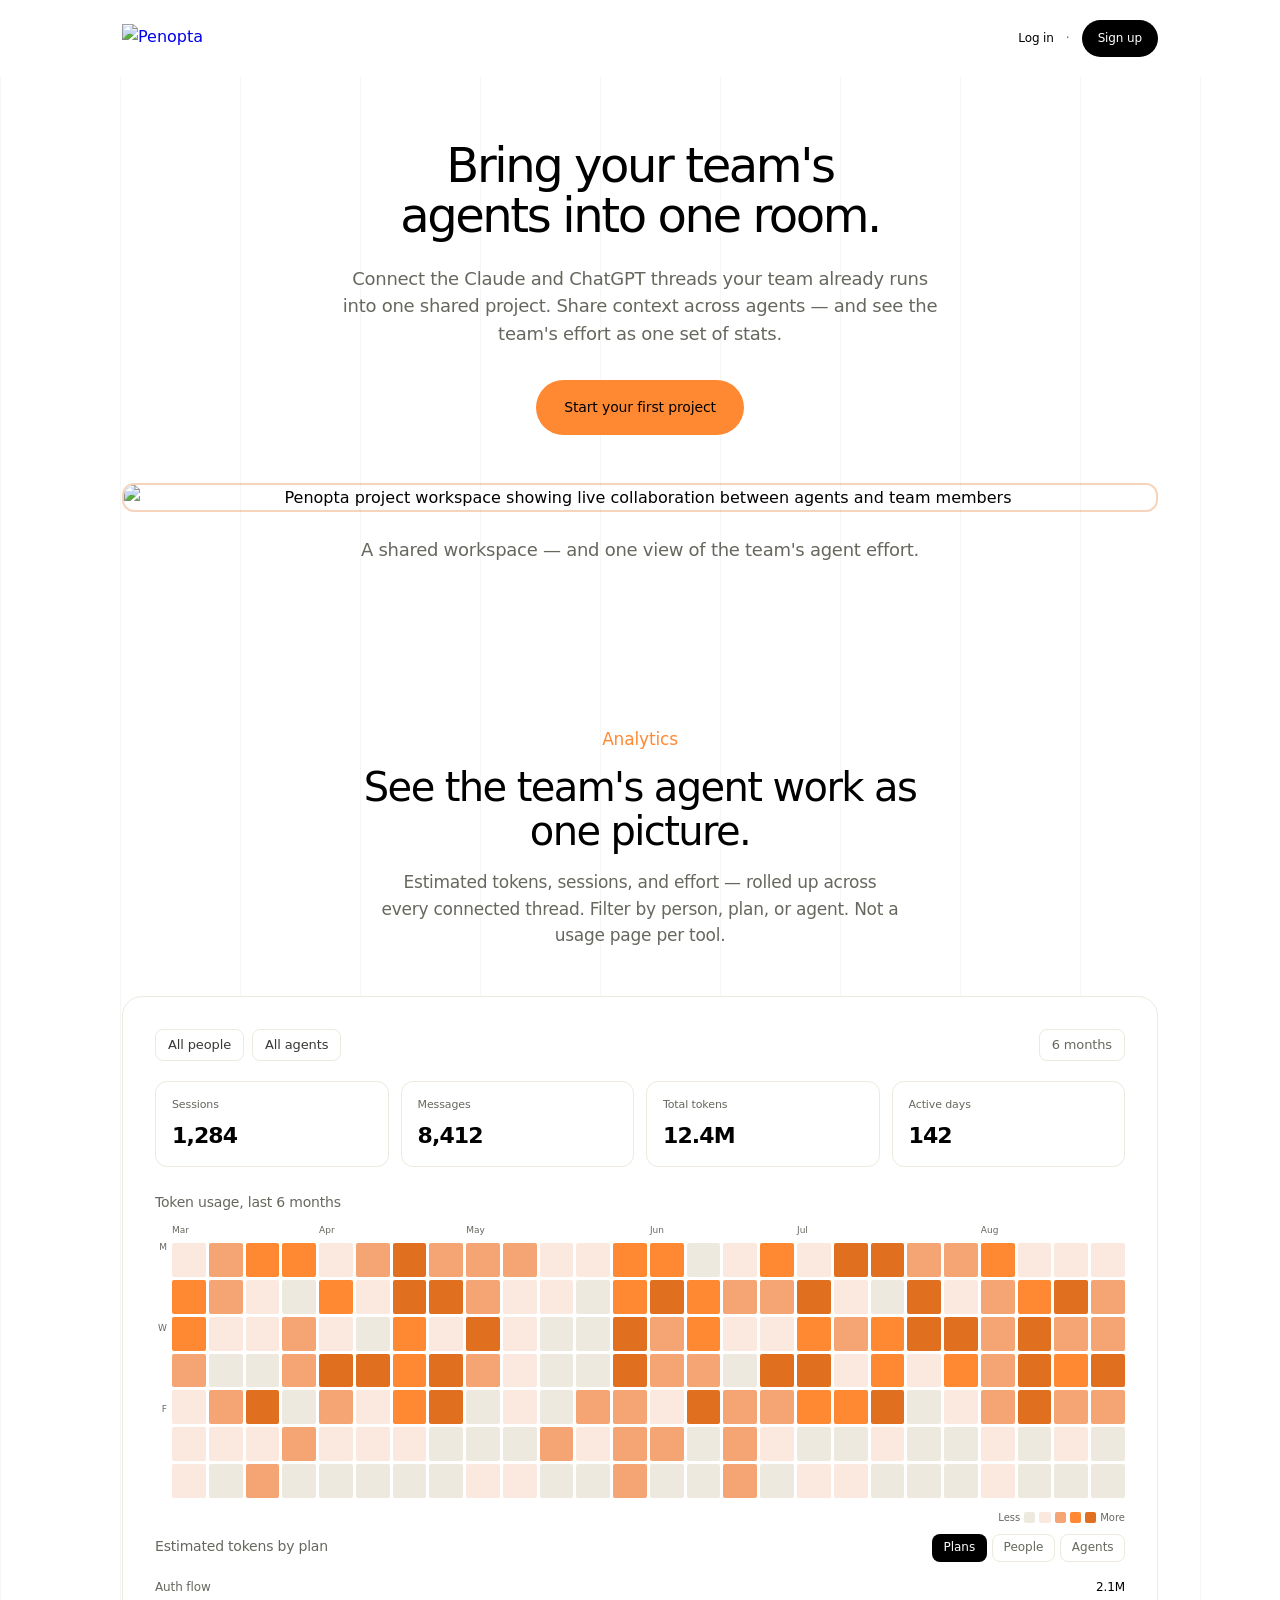
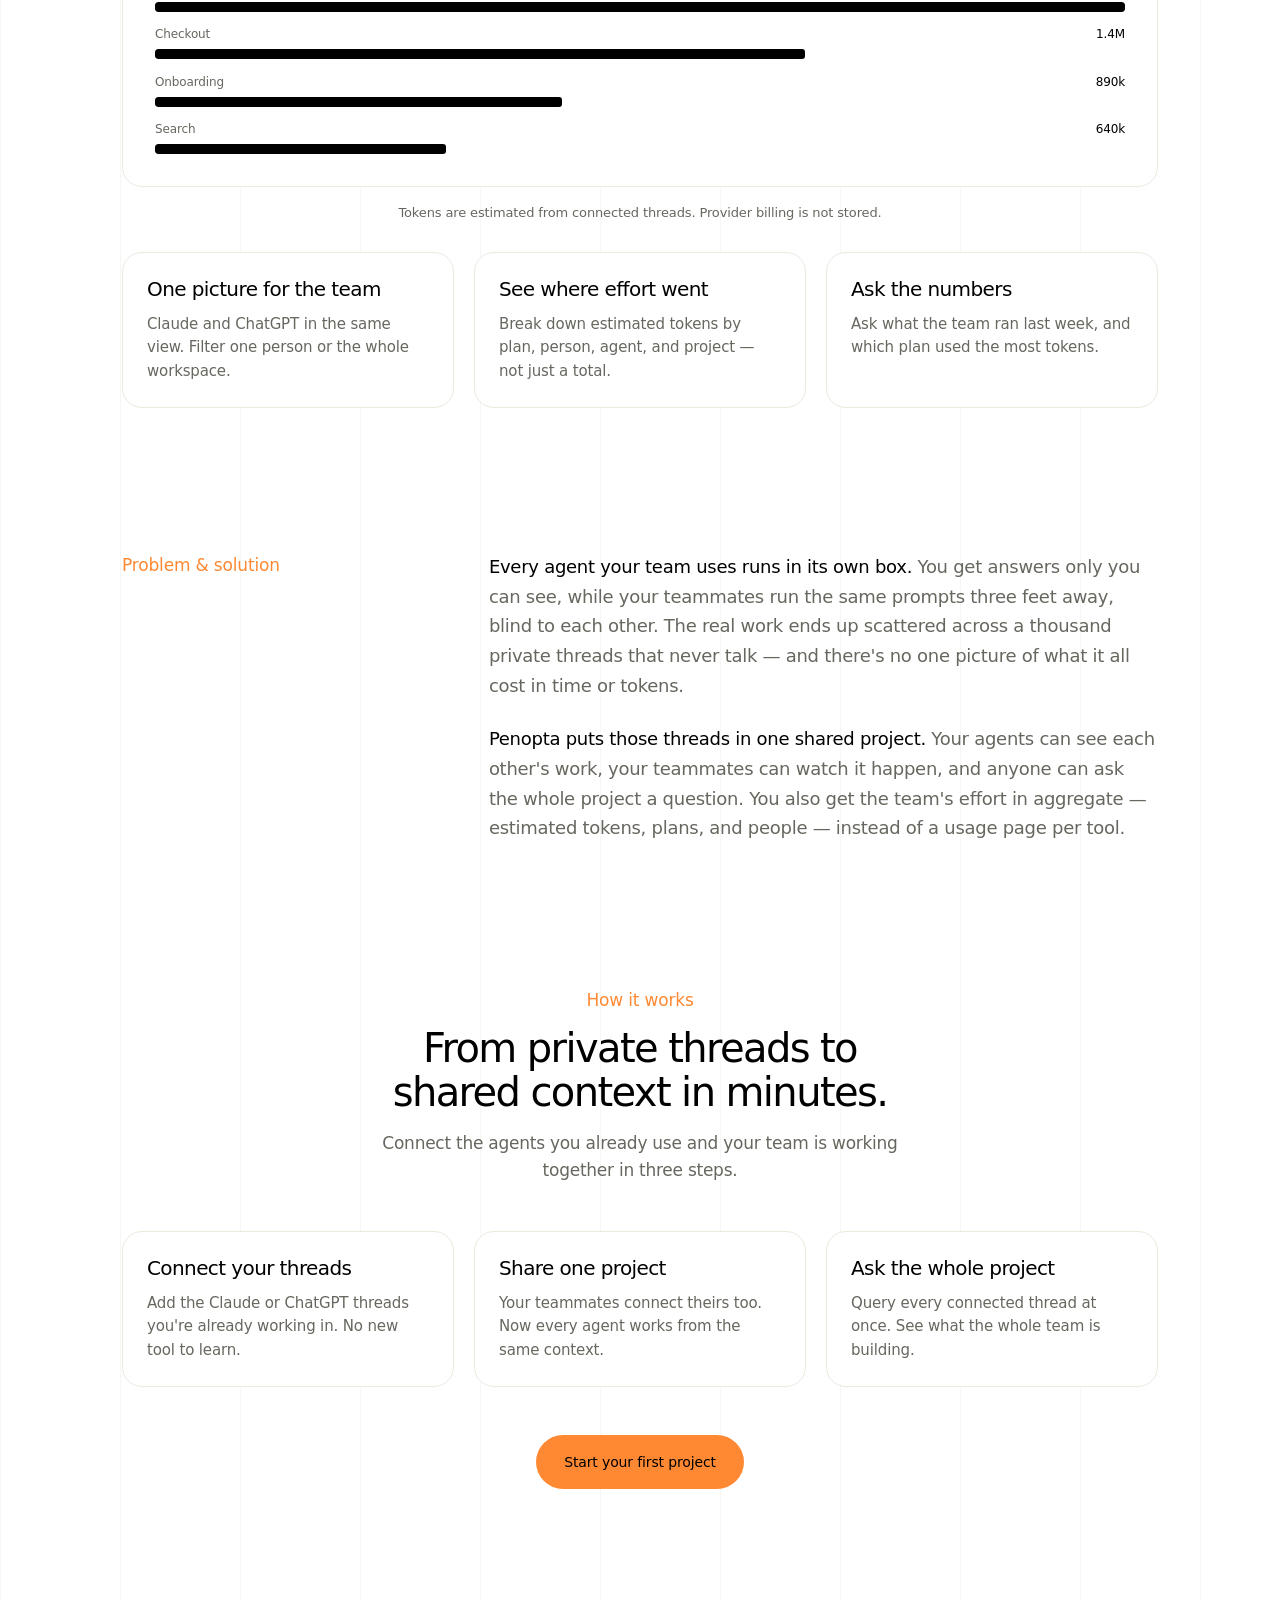
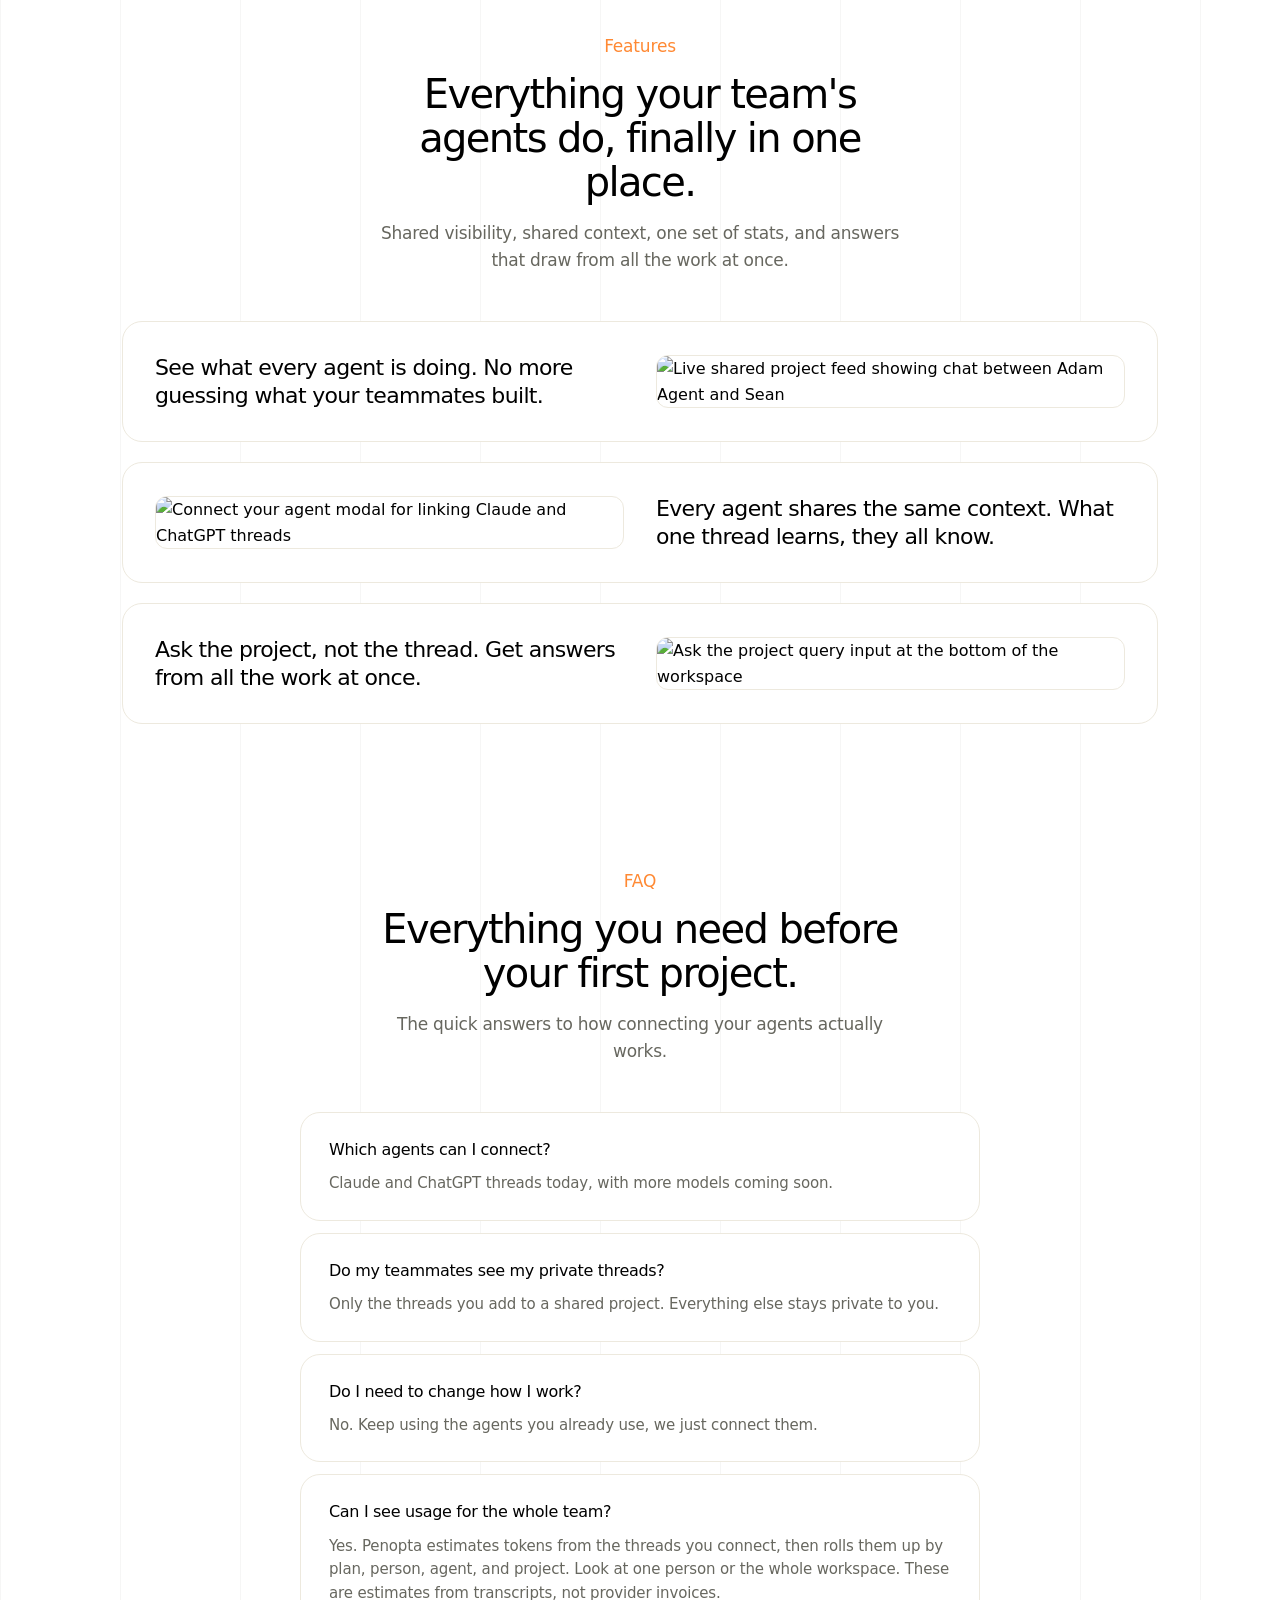
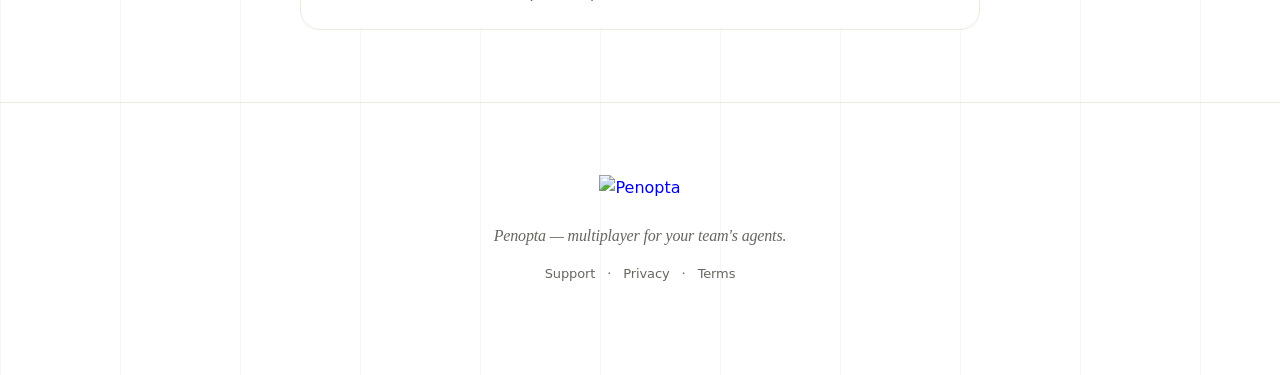
==== commit dd1a1626: "Use design tokens for landing colors and drop unused palette entries. Co-authored-by: Cursor <cursor" ====
--- a/index.html
+++ b/index.html
@@ -10,7 +10,7 @@
   <link rel="preconnect" href="https://fonts.googleapis.com">
   <link rel="preconnect" href="https://fonts.gstatic.com" crossorigin>
   <link href="https://fonts.googleapis.com/css2?family=Instrument+Serif:ital@0;1&family=Inter:wght@400;500;600&display=swap" rel="stylesheet">
-  <link rel="stylesheet" href="styles.css?v=9">
+  <link rel="stylesheet" href="styles.css?v=10">
 </head>
 <body>
 
--- a/styles.css
+++ b/styles.css
@@ -9,8 +9,6 @@
 :root {
   /* Gradient Labs palette */
   --white: #ffffff;
-  --cream: #faf7f0;
-  --cream-light: #fdfbf7;
   --border: #ede9de;
   --muted: #67675f;
   --charcoal: #383835;
@@ -19,7 +17,6 @@
   --orange-light: #ffa666;
   --orange-dark: #e07020;
   --orange-tint: #fbe8df;
-  --blue-tint: #dee9fa;
 
   /* Typography */
   --font-sans: "Inter", system-ui, -apple-system, sans-serif;
@@ -48,10 +45,10 @@
   font-size: 1rem;
   font-weight: 400;
   color: var(--black);
-  background: var(--cream);
+  background: var(--white);
   line-height: 1.6;
   background-image:
-    linear-gradient(to right, rgba(103, 103, 95, 0.06) 1px, transparent 1px);
+    linear-gradient(to right, color-mix(in srgb, var(--muted) 6%, transparent) 1px, transparent 1px);
   background-size: 120px 100%;
 }
 
@@ -68,7 +65,7 @@
   padding: 1.25rem 0;
   position: sticky;
   top: 0;
-  background: rgba(250, 247, 240, 0.92);
+  background: color-mix(in srgb, var(--white) 92%, transparent);
   backdrop-filter: blur(12px);
   z-index: 10;
 }
@@ -147,8 +144,8 @@
 /* Wireframe placeholders */
 
 .wireframe-box {
-  border: 1px solid rgba(255, 137, 51, 0.18);
-  background: linear-gradient(145deg, var(--orange-tint) 0%, #fff4ec 100%);
+  border: 1px solid color-mix(in srgb, var(--orange) 18%, transparent);
+  background: linear-gradient(145deg, var(--orange-tint) 0%, var(--white) 100%);
   border-radius: var(--radius-lg);
   display: flex;
   align-items: center;
@@ -162,8 +159,8 @@
   position: absolute;
   inset: 0;
   background-image:
-    linear-gradient(to right, rgba(103, 103, 95, 0.05) 1px, transparent 1px),
-    linear-gradient(to bottom, rgba(103, 103, 95, 0.05) 1px, transparent 1px);
+    linear-gradient(to right, color-mix(in srgb, var(--muted) 5%, transparent) 1px, transparent 1px),
+    linear-gradient(to bottom, color-mix(in srgb, var(--muted) 5%, transparent) 1px, transparent 1px);
   background-size: 48px 48px;
   pointer-events: none;
 }
@@ -408,7 +405,7 @@
   font-size: 0.8125rem;
   letter-spacing: -0.01em;
   color: var(--charcoal);
-  background: var(--cream-light);
+  background: var(--white);
 }
 
 .stats-chip--muted {
@@ -426,7 +423,7 @@
   border: 1px solid var(--border);
   border-radius: var(--radius-sm);
   padding: 0.85rem 1rem;
-  background: var(--cream-light);
+  background: var(--white);
 }
 
 .stats-card__label {
@@ -601,7 +598,7 @@
 .stats-bars__track {
   height: 0.625rem;
   border-radius: 3px;
-  background: var(--cream);
+  background: var(--white);
   overflow: hidden;
 }
 
@@ -818,6 +815,7 @@
   text-underline-offset: 2px;
 }
 
+
 /* Responsive */
 
 @media (max-width: 768px) {
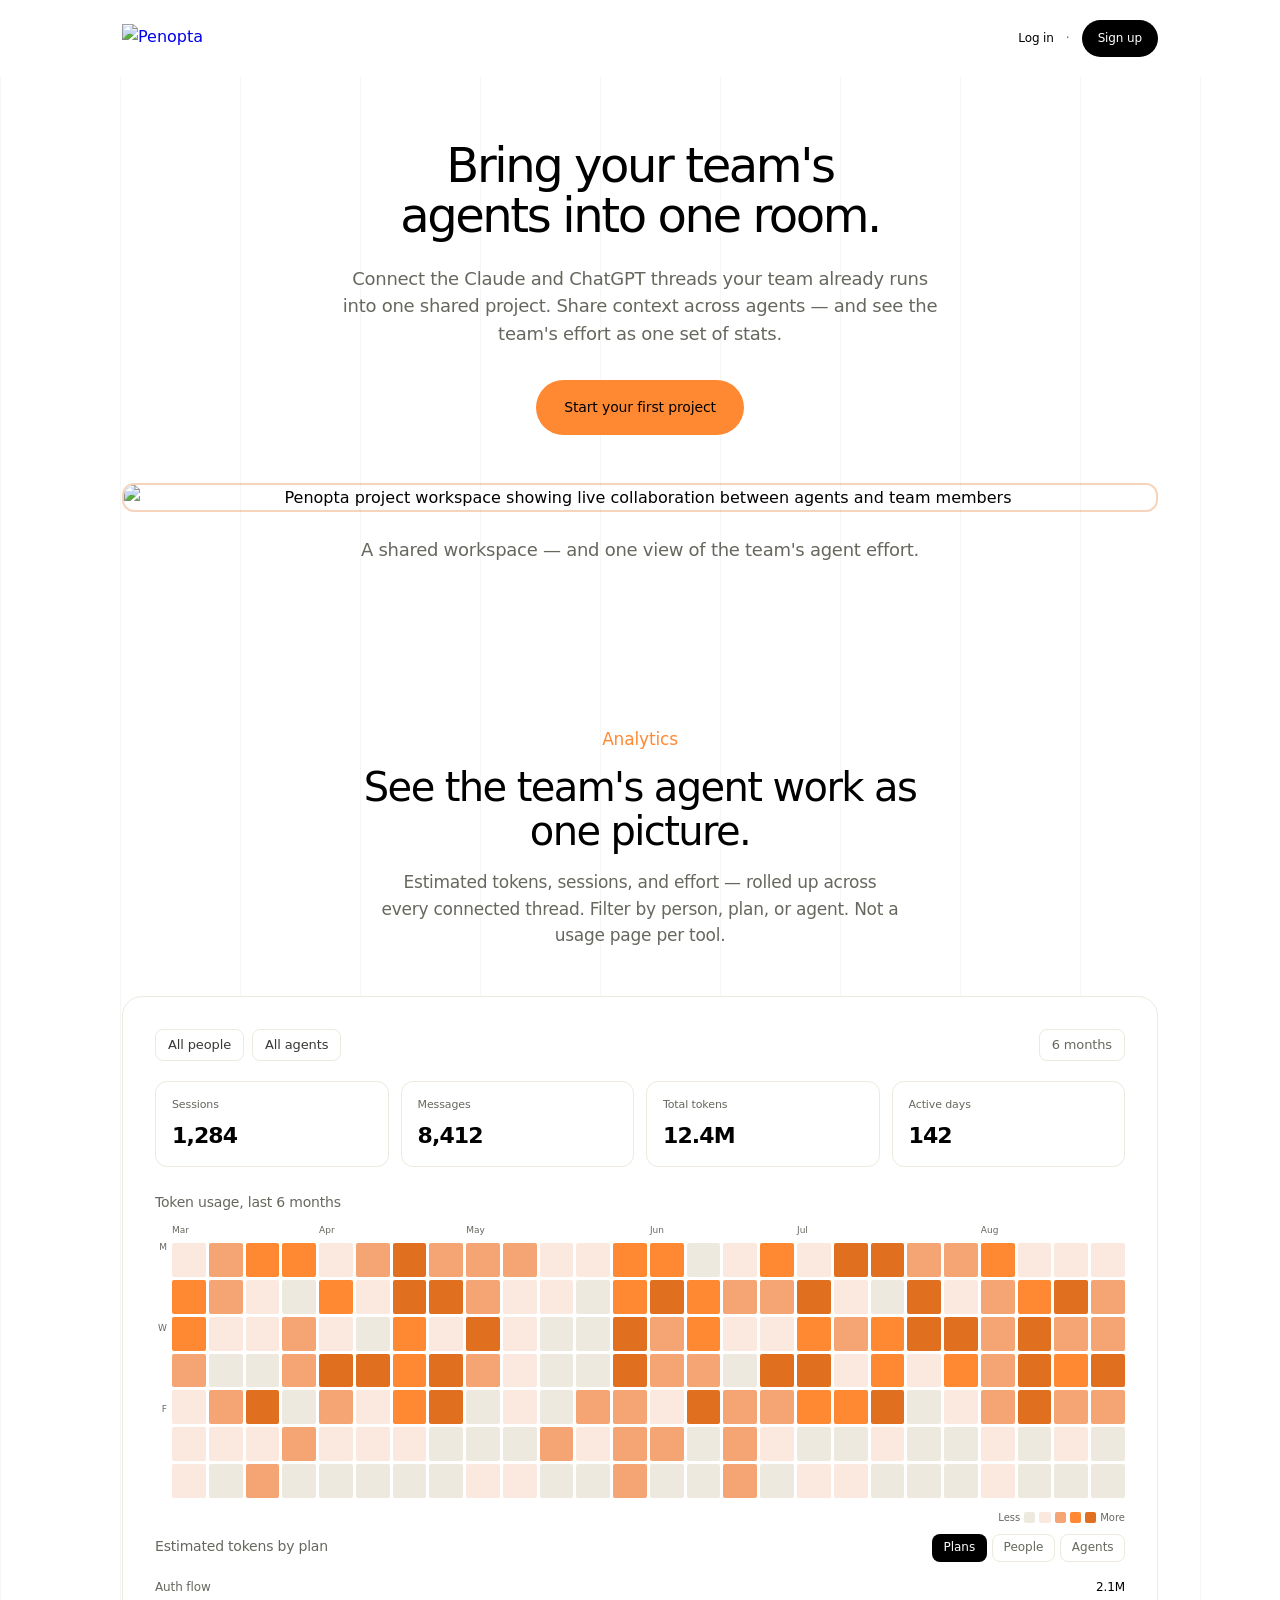
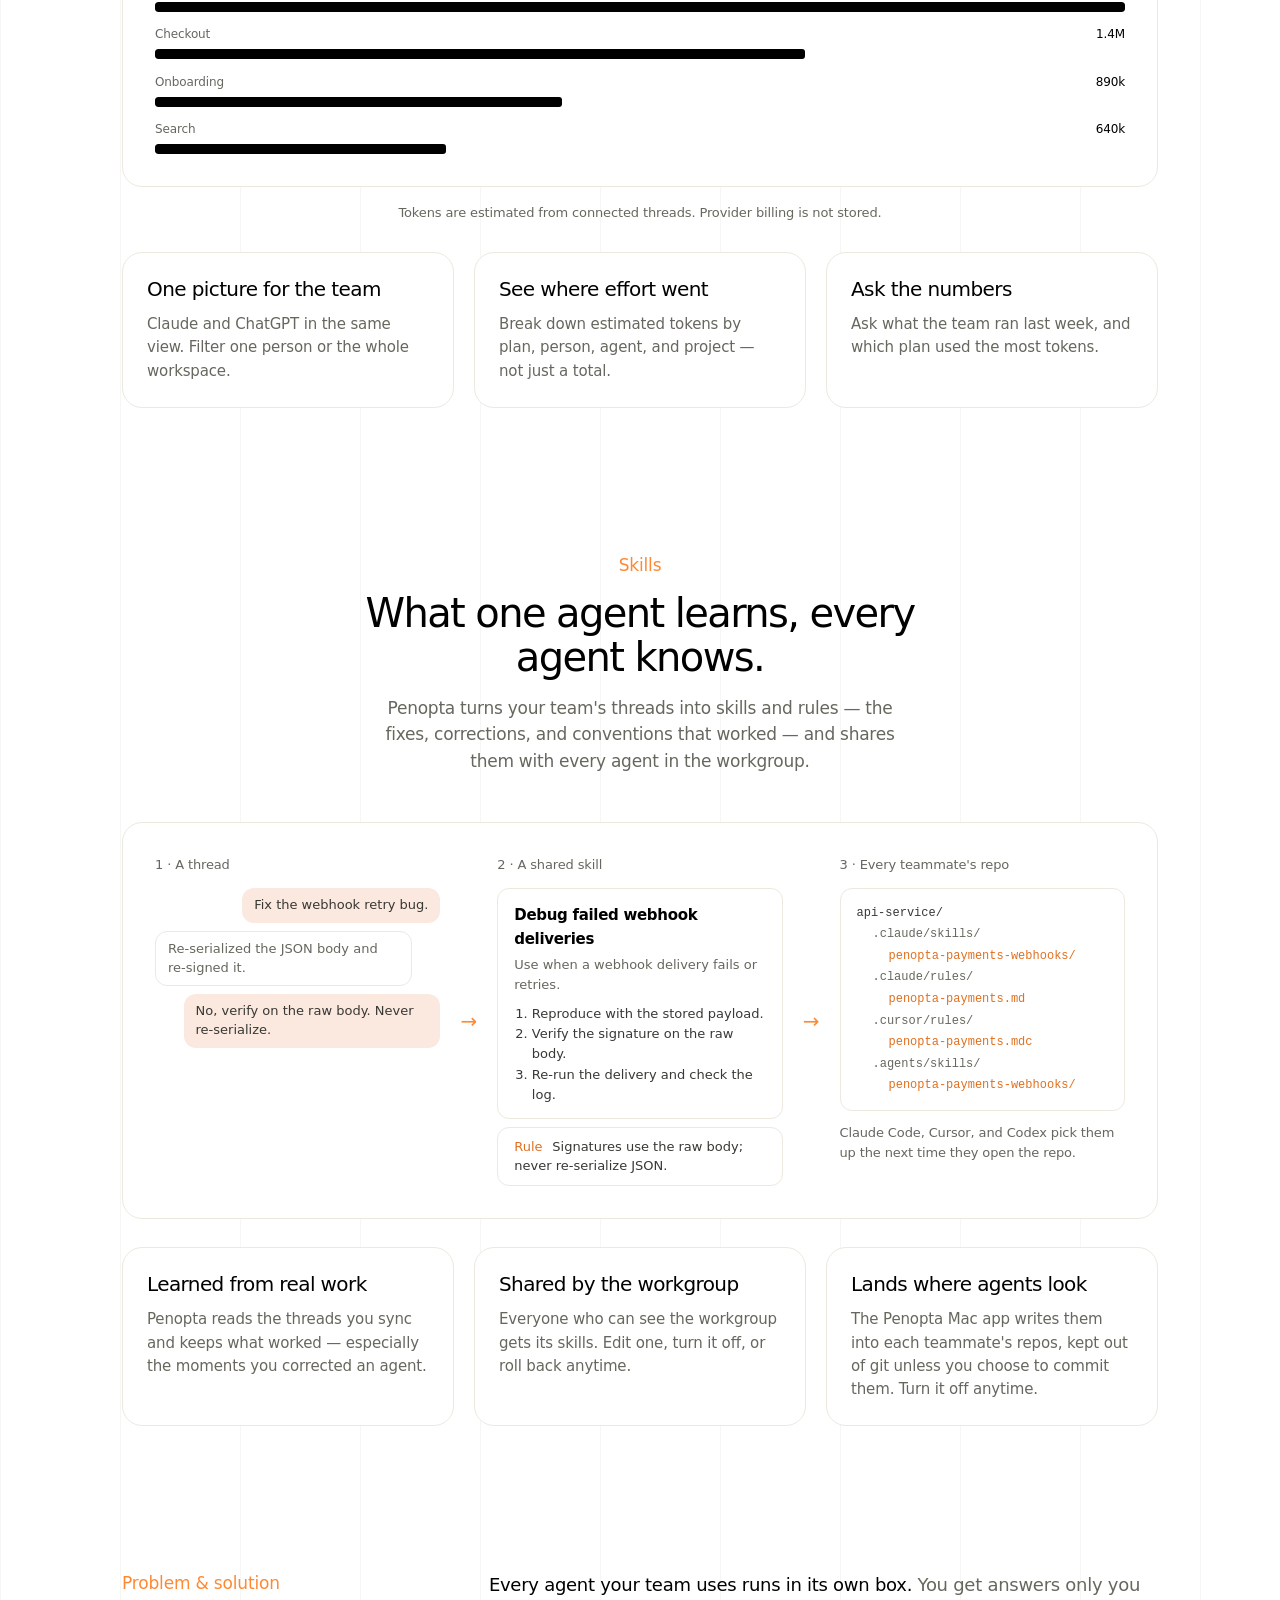
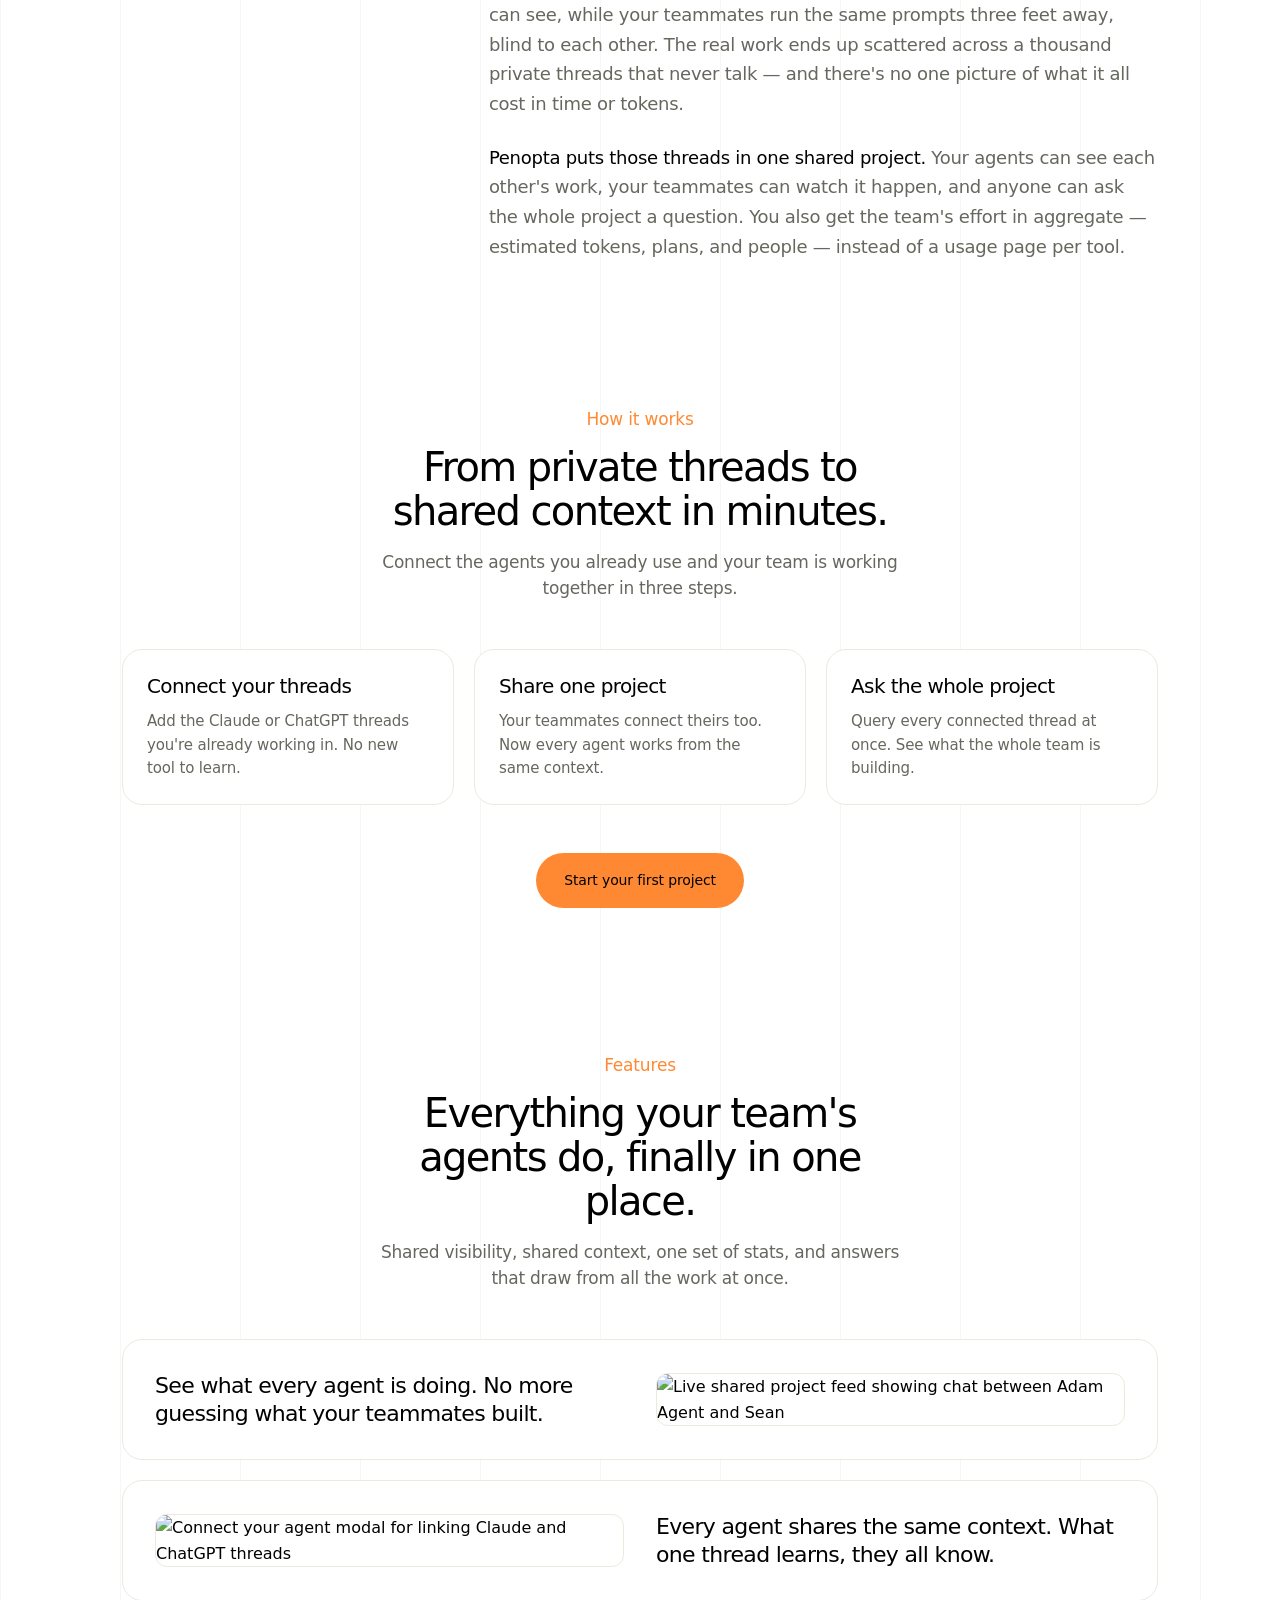
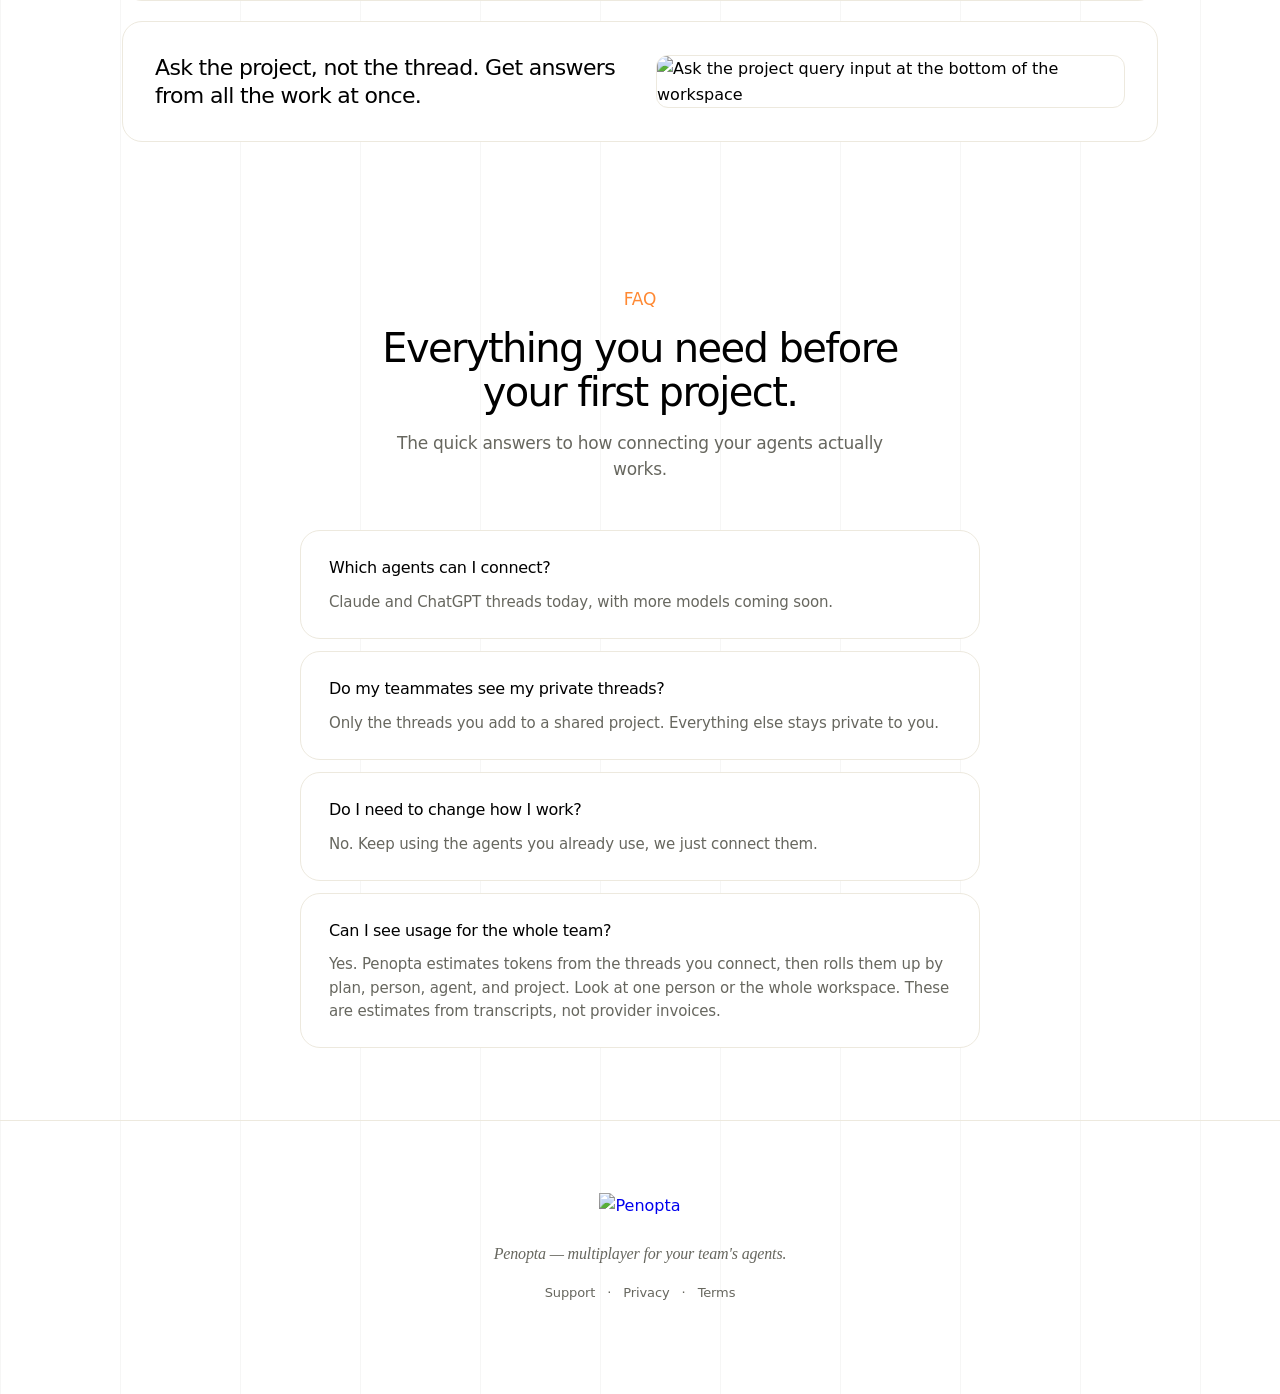
==== commit bd536a85: "Enhance skills section in index.html with detailed flow and styling. Update stylesheet version to v1" ====
--- a/index.html
+++ b/index.html
@@ -10,7 +10,7 @@
   <link rel="preconnect" href="https://fonts.googleapis.com">
   <link rel="preconnect" href="https://fonts.gstatic.com" crossorigin>
   <link href="https://fonts.googleapis.com/css2?family=Instrument+Serif:ital@0;1&family=Inter:wght@400;500;600&display=swap" rel="stylesheet">
-  <link rel="stylesheet" href="styles.css?v=10">
+  <link rel="stylesheet" href="styles.css?v=11">
 </head>
 <body>
 
@@ -214,6 +214,84 @@
       </div>
     </section>
 
+    <!-- 3b. Skills -->
+    <section class="skills">
+      <div class="container">
+        <div class="section-header section-header--center">
+          <span class="chip">Skills</span>
+          <h2>What one agent learns, every agent knows.</h2>
+          <p class="section-header__description">
+            Penopta turns your team's threads into skills and rules — the fixes, corrections, and
+            conventions that worked — and shares them with every agent in the workgroup.
+          </p>
+        </div>
+
+        <div
+          class="skills-flow"
+          role="img"
+          aria-label="Example: a correction in one agent thread becomes a shared skill, which the Mac app writes into each teammate's repo"
+        >
+          <div class="skills-step">
+            <p class="skills-step__label">1 · A thread</p>
+            <div class="skills-bubble">Fix the webhook retry bug.</div>
+            <div class="skills-bubble skills-bubble--agent">Re-serialized the JSON body and re-signed it.</div>
+            <div class="skills-bubble">No, verify on the raw body. Never re-serialize.</div>
+          </div>
+
+          <span class="skills-arrow" aria-hidden="true">→</span>
+
+          <div class="skills-step">
+            <p class="skills-step__label">2 · A shared skill</p>
+            <div class="skills-card">
+              <p class="skills-card__title">Debug failed webhook deliveries</p>
+              <p class="skills-card__when">Use when a webhook delivery fails or retries.</p>
+              <ol class="skills-card__steps">
+                <li>Reproduce with the stored payload.</li>
+                <li>Verify the signature on the raw body.</li>
+                <li>Re-run the delivery and check the log.</li>
+              </ol>
+            </div>
+            <div class="skills-rule">
+              <span>Rule</span> Signatures use the raw body; never re-serialize JSON.
+            </div>
+          </div>
+
+          <span class="skills-arrow" aria-hidden="true">→</span>
+
+          <div class="skills-step">
+            <p class="skills-step__label">3 · Every teammate's repo</p>
+            <ul class="skills-tree">
+              <li>api-service/</li>
+              <li class="skills-tree__dir">.claude/skills/</li>
+              <li class="skills-tree__file skills-tree__file--new">penopta-payments-webhooks/</li>
+              <li class="skills-tree__dir">.claude/rules/</li>
+              <li class="skills-tree__file skills-tree__file--new">penopta-payments.md</li>
+              <li class="skills-tree__dir">.cursor/rules/</li>
+              <li class="skills-tree__file skills-tree__file--new">penopta-payments.mdc</li>
+              <li class="skills-tree__dir">.agents/skills/</li>
+              <li class="skills-tree__file skills-tree__file--new">penopta-payments-webhooks/</li>
+            </ul>
+            <p class="skills-step__note">Claude Code, Cursor, and Codex pick them up the next time they open the repo.</p>
+          </div>
+        </div>
+
+        <div class="card-grid card-grid--3 stats-points">
+          <article class="card card--vertical">
+            <h3>Learned from real work</h3>
+            <p>Penopta reads the threads you sync and keeps what worked — especially the moments you corrected an agent.</p>
+          </article>
+          <article class="card card--vertical">
+            <h3>Shared by the workgroup</h3>
+            <p>Everyone who can see the workgroup gets its skills. Edit one, turn it off, or roll back anytime.</p>
+          </article>
+          <article class="card card--vertical">
+            <h3>Lands where agents look</h3>
+            <p>The Penopta Mac app writes them into each teammate's repos, kept out of git unless you choose to commit them. Turn it off anytime.</p>
+          </article>
+        </div>
+      </div>
+    </section>
+
     <!-- 4. Problem / Solution -->
     <section class="problem-solution">
       <div class="container problem-solution__inner">
--- a/styles.css
+++ b/styles.css
@@ -816,6 +816,137 @@
 }
 
 
+/* Skills */
+
+.skills {
+  padding: var(--section-y) 0;
+}
+
+.skills-flow {
+  display: grid;
+  grid-template-columns: 1fr auto 1fr auto 1fr;
+  gap: clamp(0.75rem, 2vw, 1.25rem);
+  align-items: stretch;
+  border: 1px solid var(--border);
+  border-radius: var(--radius-md);
+  padding: clamp(1.25rem, 3vw, 2rem);
+  background: var(--white);
+}
+
+.skills-step {
+  display: flex;
+  flex-direction: column;
+  gap: 0.5rem;
+  min-width: 0;
+}
+
+.skills-step__label {
+  margin: 0 0 0.25rem;
+  font-size: 0.8125rem;
+  color: var(--muted);
+  letter-spacing: -0.01em;
+}
+
+.skills-step__note {
+  margin: 0.25rem 0 0;
+  font-size: 0.8125rem;
+  line-height: 1.5;
+  color: var(--muted);
+  letter-spacing: -0.01em;
+}
+
+.skills-arrow {
+  align-self: center;
+  font-size: 1.25rem;
+  color: var(--orange);
+}
+
+.skills-bubble {
+  align-self: flex-end;
+  max-width: 90%;
+  padding: 0.5rem 0.75rem;
+  border-radius: var(--radius-sm);
+  background: var(--orange-tint);
+  font-size: 0.8125rem;
+  line-height: 1.45;
+  color: var(--charcoal);
+}
+
+.skills-bubble--agent {
+  align-self: flex-start;
+  background: var(--white);
+  border: 1px solid var(--border);
+  color: var(--muted);
+}
+
+.skills-card {
+  border: 1px solid var(--border);
+  border-radius: var(--radius-sm);
+  padding: 0.85rem 1rem;
+}
+
+.skills-card__title {
+  margin: 0;
+  font-size: 0.9375rem;
+  font-weight: 600;
+  letter-spacing: -0.02em;
+}
+
+.skills-card__when {
+  margin: 0.25rem 0 0.5rem;
+  font-size: 0.8125rem;
+  color: var(--muted);
+}
+
+.skills-card__steps {
+  margin: 0;
+  padding-left: 1.1rem;
+  font-size: 0.8125rem;
+  line-height: 1.55;
+  color: var(--charcoal);
+}
+
+.skills-rule {
+  border: 1px solid var(--border);
+  border-radius: var(--radius-sm);
+  padding: 0.6rem 1rem;
+  font-size: 0.8125rem;
+  line-height: 1.45;
+  color: var(--charcoal);
+}
+
+.skills-rule span {
+  margin-right: 0.35rem;
+  font-weight: 500;
+  color: var(--orange-dark);
+}
+
+.skills-tree {
+  margin: 0;
+  padding: 0.85rem 1rem;
+  list-style: none;
+  border: 1px solid var(--border);
+  border-radius: var(--radius-sm);
+  font-family: ui-monospace, SFMono-Regular, Menlo, monospace;
+  font-size: 0.75rem;
+  line-height: 1.8;
+  color: var(--charcoal);
+  overflow-wrap: anywhere;
+}
+
+.skills-tree__dir {
+  padding-left: 1rem;
+  color: var(--muted);
+}
+
+.skills-tree__file {
+  padding-left: 2rem;
+}
+
+.skills-tree__file--new {
+  color: var(--orange-dark);
+}
+
 /* Responsive */
 
 @media (max-width: 768px) {
@@ -836,6 +967,15 @@
     margin-left: 0;
   }
 
+  .skills-flow {
+    grid-template-columns: 1fr;
+    gap: 1.75rem;
+  }
+
+  .skills-arrow {
+    display: none;
+  }
+
   .feature-row,
   .feature-row--reverse {
     grid-template-columns: 1fr;
